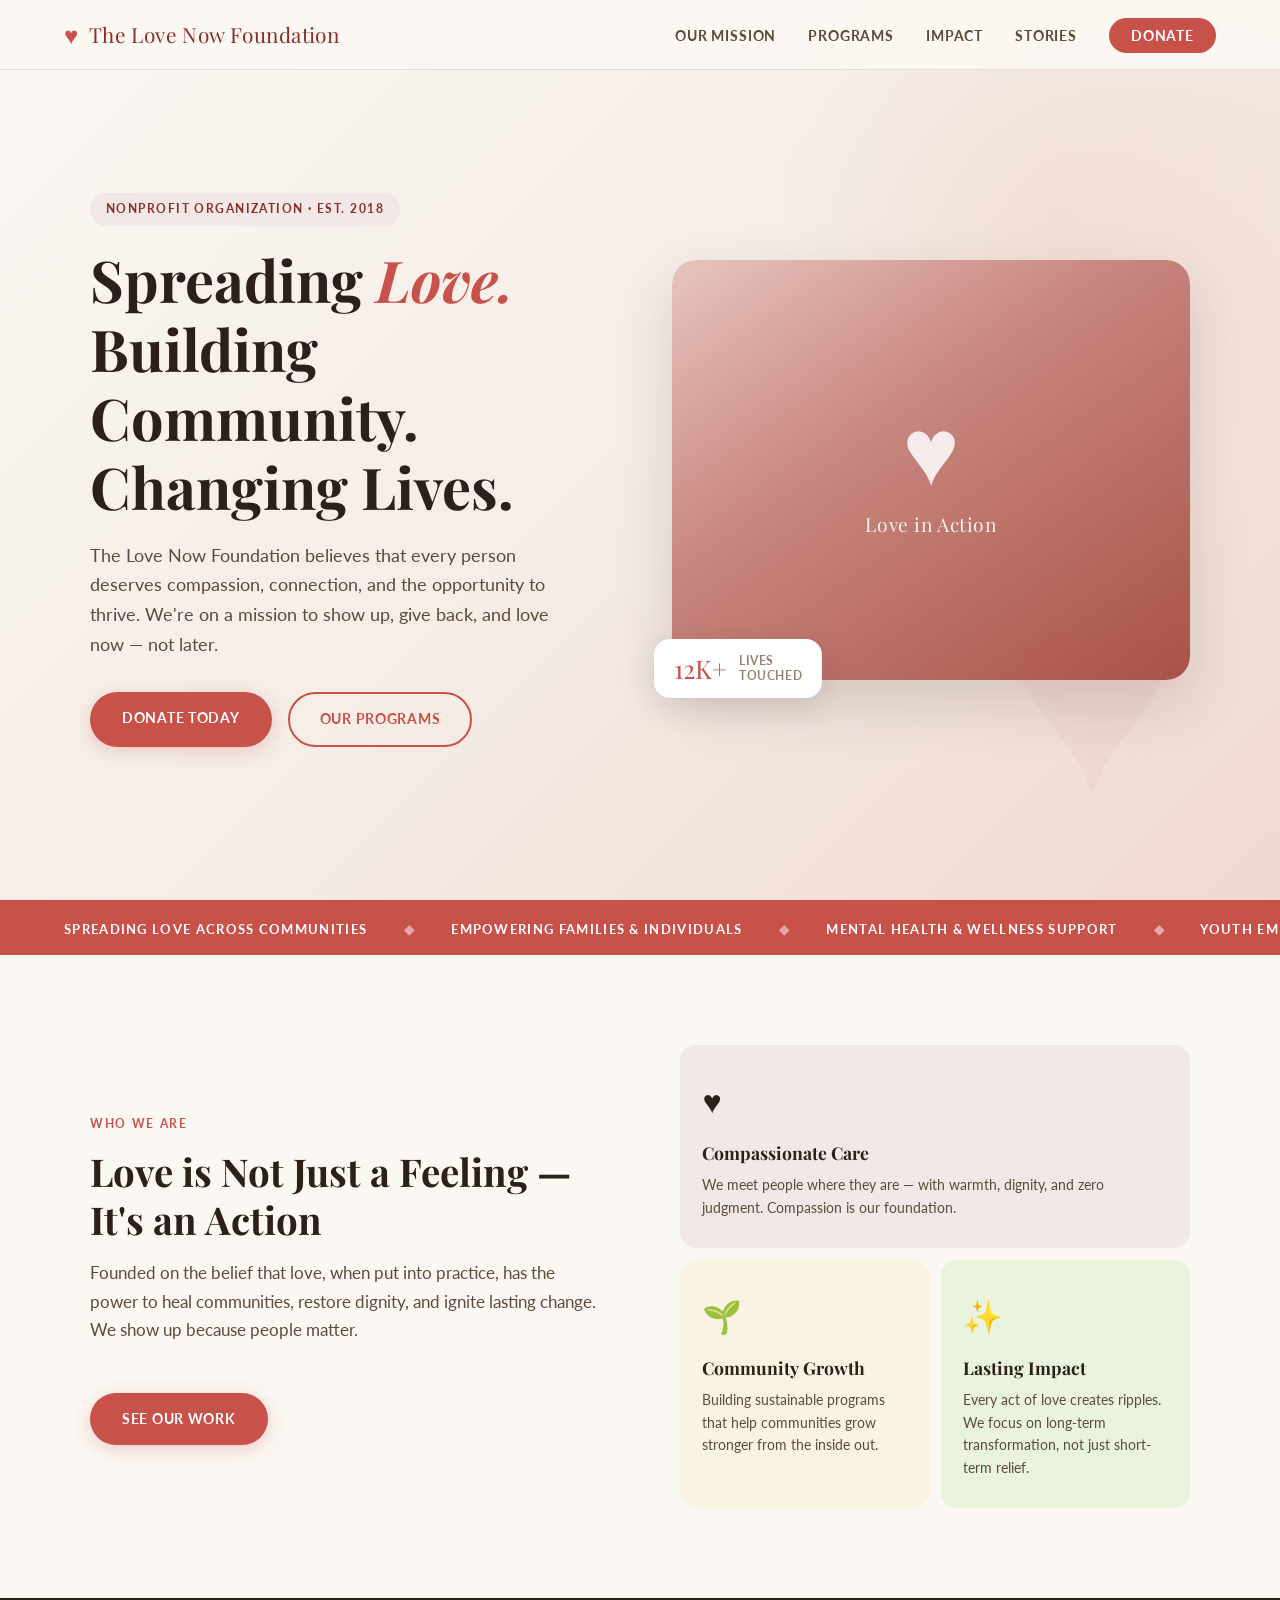
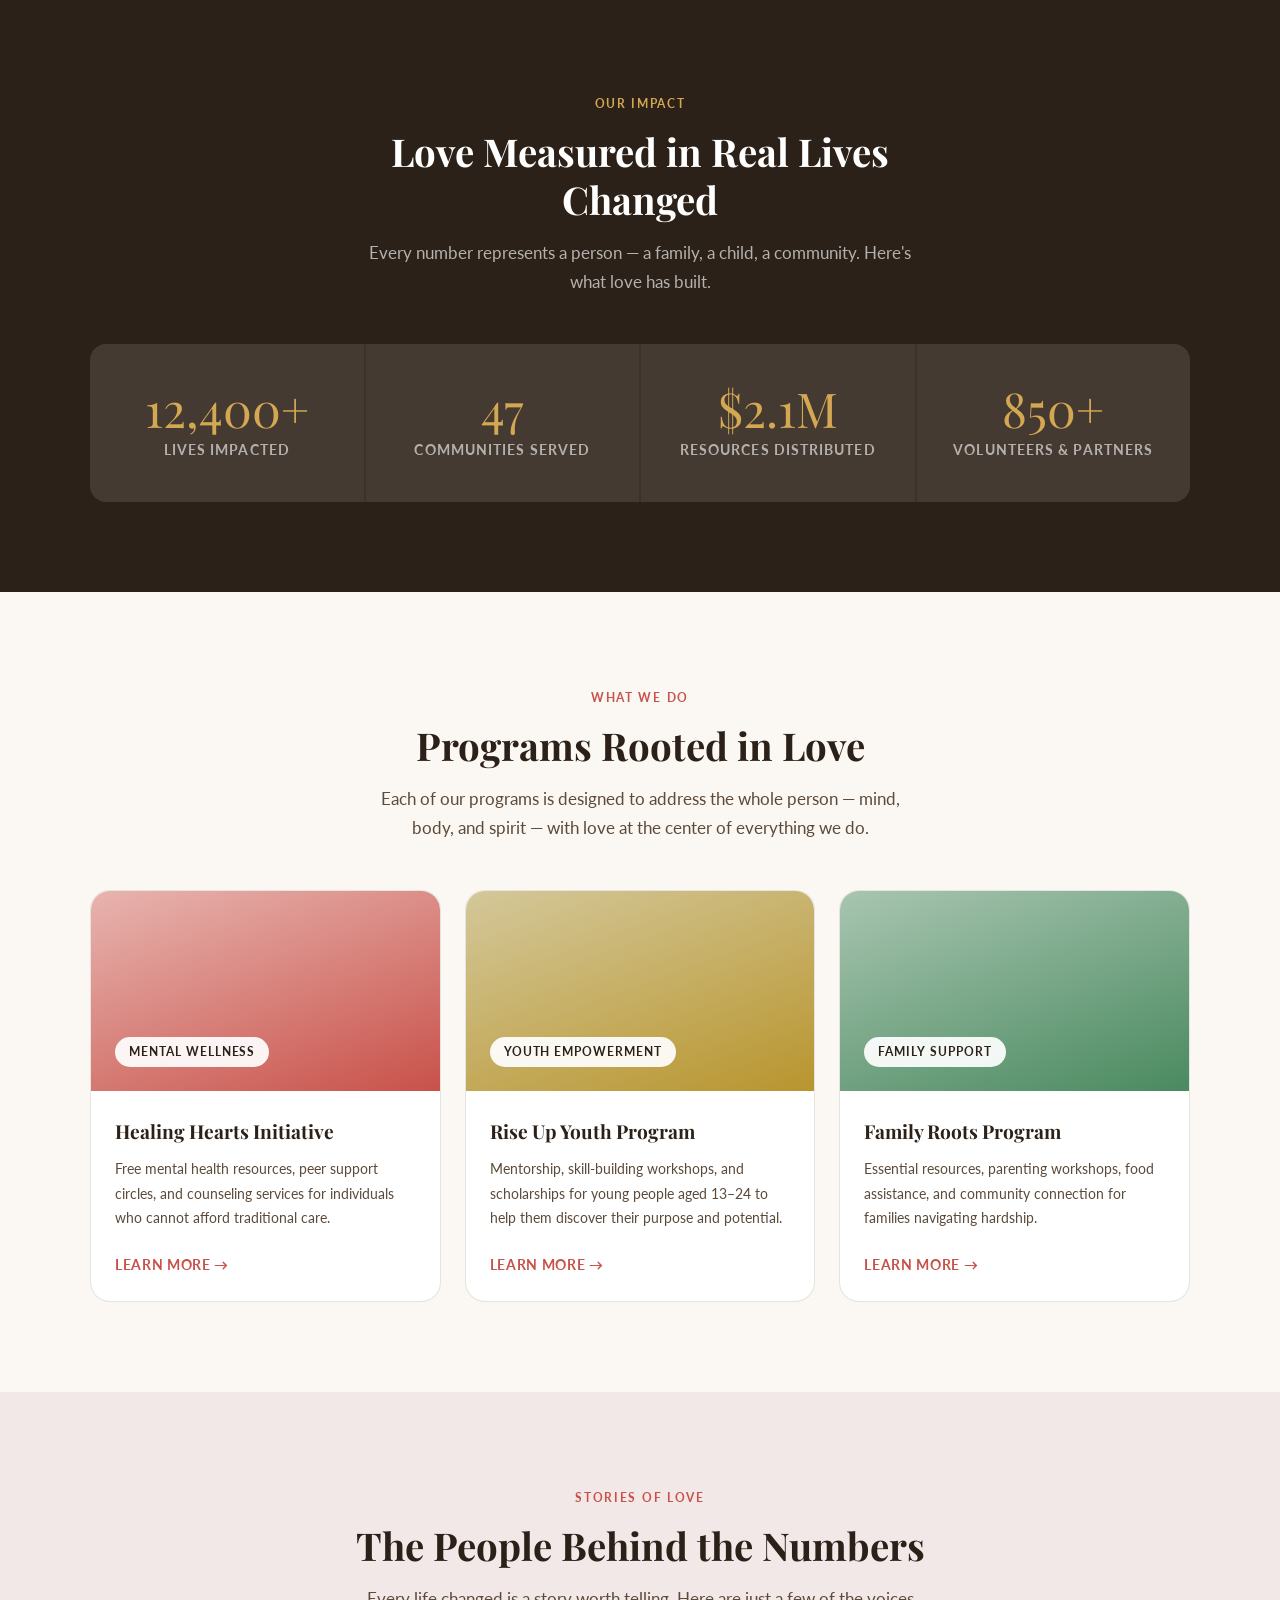
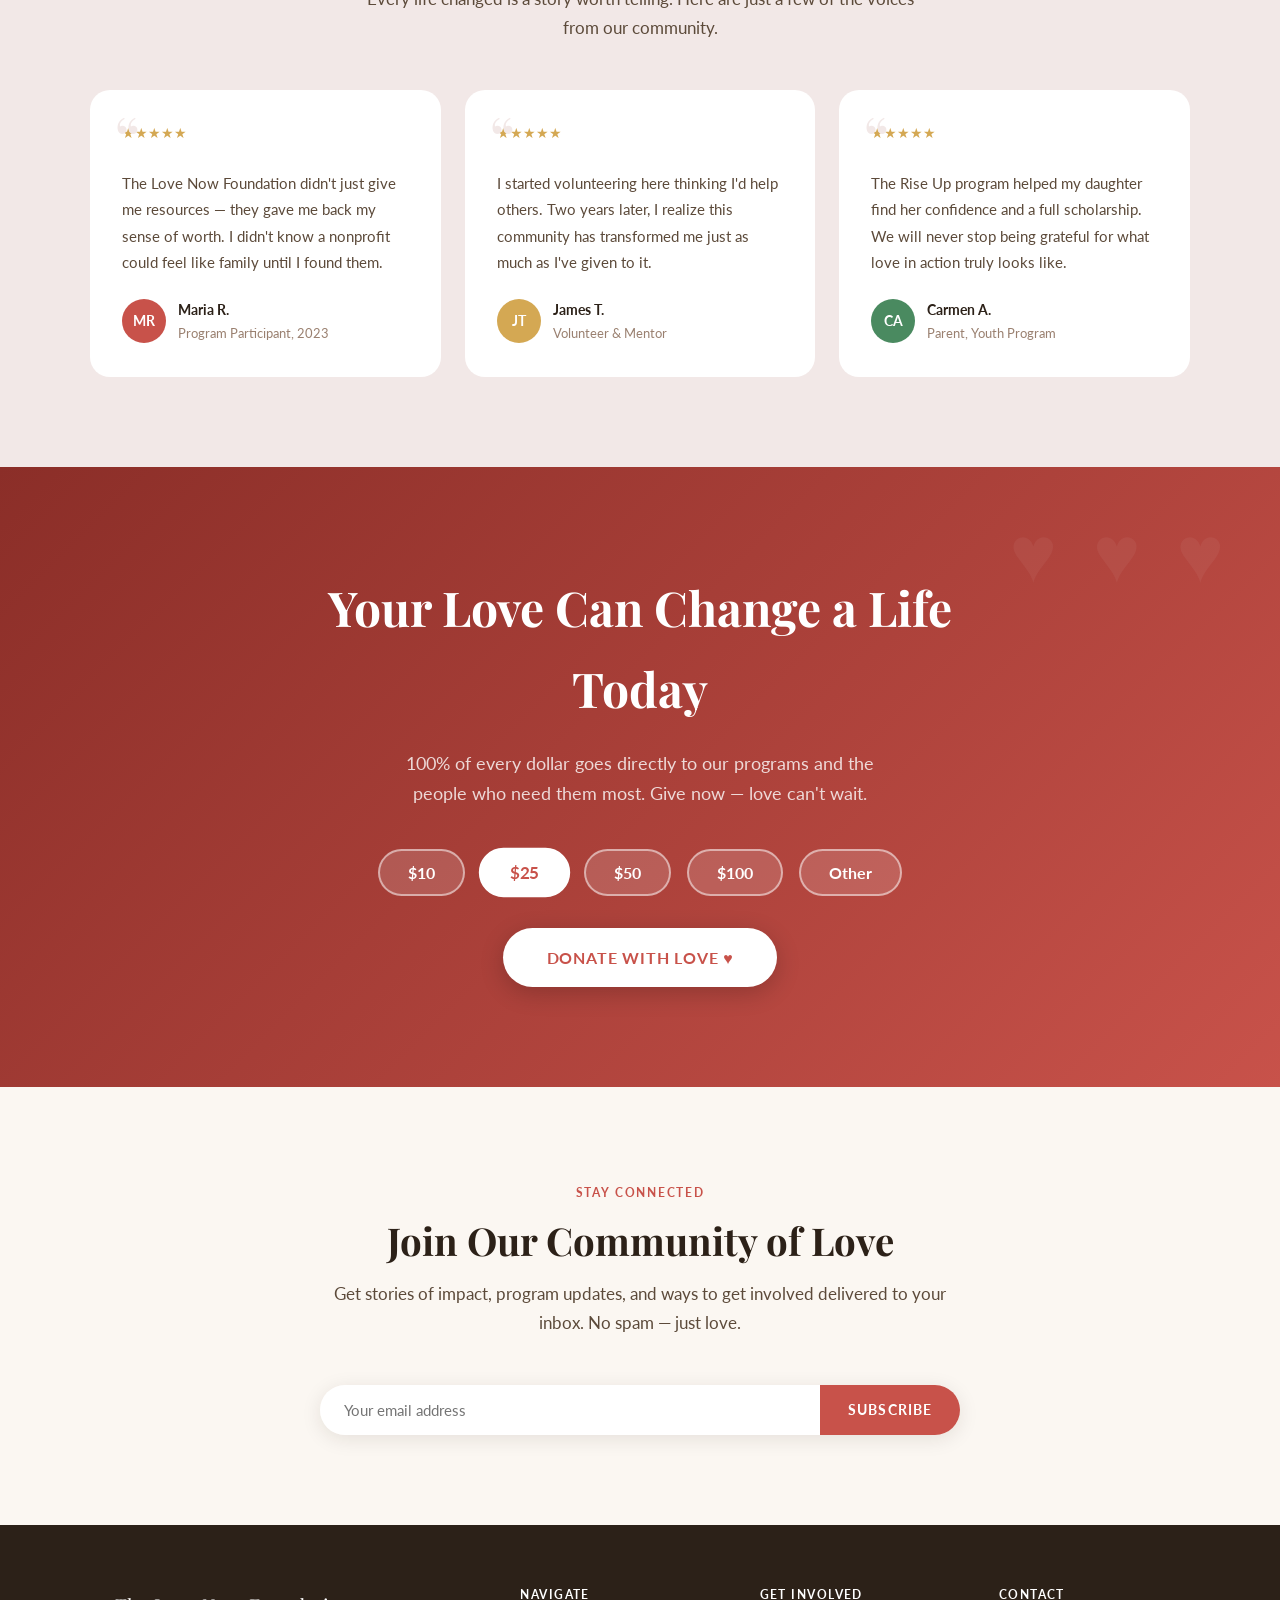
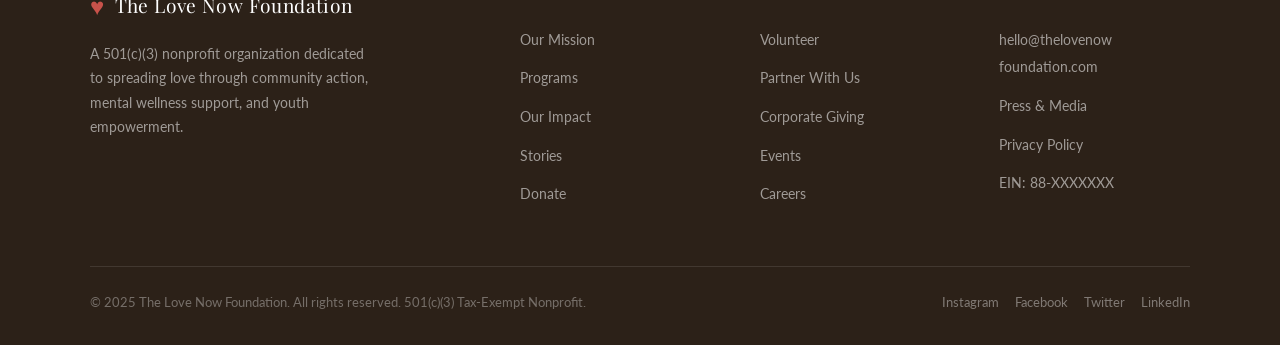
==== index.html @ 3acca14b "index change" ====
<!DOCTYPE html>
<html lang="en">
<head>
<meta charset="UTF-8">
<meta name="viewport" content="width=device-width, initial-scale=1.0">
<title>The Love Now Foundation – Spreading Love, Building Community</title>
<meta name="description" content="The Love Now Foundation empowers communities through love, compassion, and action. Join us in creating lasting change for families and individuals in need.">
<meta name="keywords" content="love now foundation, nonprofit, community, compassion, giving, charity, mental health, youth empowerment">
<meta property="og:title" content="The Love Now Foundation">
<meta property="og:description" content="Spreading Love, Building Community – Join us in making a difference today.">
<meta property="og:type" content="website">
<link rel="preconnect" href="https://fonts.googleapis.com">
<link rel="preconnect" href="https://fonts.gstatic.com" crossorigin>
<link href="https://fonts.googleapis.com/css2?family=Playfair+Display:ital,wght@0,400;0,700;1,400&family=Lato:wght@300;400;700&display=swap" rel="stylesheet">
<style>
  *, *::before, *::after { box-sizing: border-box; margin: 0; padding: 0; }
  :root {
    --rose:       #C8524A;
    --rose-light: #F2E8E7;
    --rose-dark:  #8B2E28;
    --gold:       #D4A853;
    --gold-light: #FAF3E3;
    --cream:      #FBF7F2;
    --text:       #2C2118;
    --text-mid:   #5C4A3A;
    --text-muted: #9A8070;
    --white:      #FFFFFF;
    --border:     rgba(44,33,24,0.12);
  }
  html { scroll-behavior: smooth; }
  body { font-family: 'Lato', sans-serif; background: var(--cream); color: var(--text); font-size: 16px; line-height: 1.7; }

  nav {
    position: fixed; top: 0; left: 0; right: 0; z-index: 100;
    background: rgba(251,247,242,0.96); backdrop-filter: blur(6px);
    border-bottom: 1px solid var(--border);
    padding: 0 5%; display: flex; align-items: center; justify-content: space-between; height: 70px;
  }
  .nav-logo { font-family: 'Playfair Display', serif; font-size: 1.3rem; color: var(--rose-dark); letter-spacing: 0.02em; text-decoration: none; display: flex; align-items: center; gap: 10px; }
  .nav-logo span.heart { color: var(--rose); font-size: 1.5rem; }
  .nav-links { display: flex; gap: 2rem; list-style: none; align-items: center; }
  .nav-links a { text-decoration: none; color: var(--text-mid); font-size: 0.875rem; font-weight: 700; letter-spacing: 0.06em; text-transform: uppercase; transition: color 0.2s; }
  .nav-links a:hover { color: var(--rose); }
  .btn-donate-nav { background: var(--rose); color: var(--white) !important; padding: 9px 22px; border-radius: 30px; transition: background 0.2s, transform 0.15s !important; }
  .btn-donate-nav:hover { background: var(--rose-dark) !important; transform: translateY(-1px); }

  .hero {
    min-height: 100vh; display: flex; align-items: center;
    background: linear-gradient(135deg, #FBF7F2 0%, #F5EDE6 50%, #EFD9D1 100%);
    padding: 100px 5% 60px; position: relative; overflow: hidden;
  }
  .hero::before { content: ''; position: absolute; top: -80px; right: -80px; width: 600px; height: 600px; background: radial-gradient(circle, rgba(200,82,74,0.07) 0%, transparent 70%); border-radius: 50%; pointer-events: none; }
  .hero::after { content: '♥'; position: absolute; bottom: 60px; right: 8%; font-size: 18rem; color: rgba(200,82,74,0.05); font-family: serif; pointer-events: none; line-height: 1; }
  .hero-inner { max-width: 1100px; margin: 0 auto; display: grid; grid-template-columns: 1fr 1fr; gap: 4rem; align-items: center; width: 100%; }
  .hero-tag { display: inline-block; background: var(--rose-light); color: var(--rose-dark); font-size: 0.75rem; font-weight: 700; letter-spacing: 0.12em; text-transform: uppercase; padding: 6px 16px; border-radius: 30px; margin-bottom: 1.2rem; }
  .hero h1 { font-family: 'Playfair Display', serif; font-size: clamp(2.4rem, 4.5vw, 3.6rem); line-height: 1.2; color: var(--text); margin-bottom: 1.2rem; }
  .hero h1 em { font-style: italic; color: var(--rose); }
  .hero p { font-size: 1.1rem; color: var(--text-mid); margin-bottom: 2rem; max-width: 480px; }
  .hero-btns { display: flex; gap: 1rem; flex-wrap: wrap; }
  .btn-primary { display: inline-block; background: var(--rose); color: var(--white); padding: 14px 32px; border-radius: 30px; text-decoration: none; font-weight: 700; font-size: 0.9rem; letter-spacing: 0.05em; text-transform: uppercase; transition: background 0.2s, transform 0.15s, box-shadow 0.2s; box-shadow: 0 4px 18px rgba(200,82,74,0.25); }
  .btn-primary:hover { background: var(--rose-dark); transform: translateY(-2px); box-shadow: 0 6px 24px rgba(200,82,74,0.35); }
  .btn-secondary { display: inline-block; border: 2px solid var(--rose); color: var(--rose); padding: 13px 30px; border-radius: 30px; text-decoration: none; font-weight: 700; font-size: 0.9rem; letter-spacing: 0.05em; text-transform: uppercase; transition: background 0.2s, color 0.2s, transform 0.15s; }
  .btn-secondary:hover { background: var(--rose); color: var(--white); transform: translateY(-2px); }
  .hero-image-wrap { position: relative; animation: floatIn 0.9s ease forwards; opacity: 0; transform: translateY(20px); animation-delay: 0.3s; }
  @keyframes floatIn { to { opacity:1; transform: translateY(0); } }
  .hero-img-card { background: var(--white); border-radius: 24px; overflow: hidden; box-shadow: 0 24px 60px rgba(44,33,24,0.15); }
  .hero-img-placeholder { width: 100%; height: 420px; background: linear-gradient(145deg, #E8C5C0 0%, #C8877F 40%, #A85248 100%); display: flex; flex-direction: column; align-items: center; justify-content: center; gap: 12px; }
  .hero-img-placeholder .big-heart { font-size: 6rem; color: rgba(255,255,255,0.85); line-height: 1; }
  .hero-img-placeholder p { color: rgba(255,255,255,0.9); font-family: 'Playfair Display', serif; font-size: 1.2rem; letter-spacing: 0.03em; margin: 0; max-width: none; }
  .hero-stat-pill { position: absolute; bottom: -18px; left: -18px; background: var(--white); border-radius: 16px; padding: 14px 20px; box-shadow: 0 8px 30px rgba(44,33,24,0.12); display: flex; align-items: center; gap: 12px; }
  .pill-num { font-family: 'Playfair Display', serif; font-size: 1.6rem; color: var(--rose); line-height: 1; }
  .pill-label { font-size: 0.75rem; color: var(--text-muted); line-height: 1.3; font-weight: 700; text-transform: uppercase; letter-spacing: 0.05em; }

  .ticker { background: var(--rose); color: var(--white); padding: 14px 5%; overflow: hidden; white-space: nowrap; }
  .ticker-inner { display: inline-block; animation: ticker 28s linear infinite; font-size: 0.82rem; font-weight: 700; letter-spacing: 0.1em; text-transform: uppercase; }
  @keyframes ticker { from { transform: translateX(0); } to { transform: translateX(-50%); } }
  .ticker-dot { margin: 0 2rem; color: rgba(255,255,255,0.5); }

  section { padding: 90px 5%; }
  .section-tag { display: inline-block; color: var(--rose); font-size: 0.75rem; font-weight: 700; letter-spacing: 0.14em; text-transform: uppercase; margin-bottom: 0.8rem; }
  h2.section-title { font-family: 'Playfair Display', serif; font-size: clamp(1.8rem, 3vw, 2.6rem); line-height: 1.25; color: var(--text); margin-bottom: 1rem; max-width: 600px; }
  .section-lead { font-size: 1.05rem; color: var(--text-mid); max-width: 560px; margin-bottom: 3rem; }
  .centered { text-align: center; }
  .centered h2, .centered .section-lead { margin-left: auto; margin-right: auto; }

  .mission-grid { max-width: 1100px; margin: 0 auto; display: grid; grid-template-columns: 1fr 1fr; gap: 5rem; align-items: center; }
  .mission-visual { display: grid; grid-template-columns: 1fr 1fr; gap: 12px; }
  .mcard { border-radius: 16px; padding: 1.8rem 1.4rem; }
  .mcard:first-child { grid-column: 1/-1; background: var(--rose-light); }
  .mcard:nth-child(2) { background: var(--gold-light); }
  .mcard:nth-child(3) { background: #EAF3DE; }
  .mcard-icon { font-size: 2rem; margin-bottom: 0.6rem; }
  .mcard h3 { font-family: 'Playfair Display', serif; font-size: 1.1rem; margin-bottom: 0.4rem; color: var(--text); }
  .mcard p { font-size: 0.88rem; color: var(--text-mid); line-height: 1.6; }

  .impact { background: var(--text); color: var(--white); }
  .impact-inner { max-width: 1100px; margin: 0 auto; }
  .impact .section-tag { color: var(--gold); }
  .impact h2 { color: var(--white); }
  .impact .section-lead { color: rgba(255,255,255,0.65); }
  .stats-grid { display: grid; grid-template-columns: repeat(4, 1fr); gap: 2px; background: rgba(255,255,255,0.08); border-radius: 16px; overflow: hidden; margin-top: 3rem; }
  .stat-box { padding: 2.5rem 2rem; background: rgba(255,255,255,0.04); text-align: center; transition: background 0.2s; }
  .stat-box:hover { background: rgba(200,82,74,0.15); }
  .stat-num { font-family: 'Playfair Display', serif; font-size: 3rem; color: var(--gold); line-height: 1; margin-bottom: 0.4rem; }
  .stat-label { font-size: 0.85rem; color: rgba(255,255,255,0.6); font-weight: 700; letter-spacing: 0.08em; text-transform: uppercase; }

  .programs-inner { max-width: 1100px; margin: 0 auto; }
  .programs-grid { display: grid; grid-template-columns: repeat(3, 1fr); gap: 1.5rem; margin-top: 3rem; }
  .prog-card { background: var(--white); border-radius: 20px; overflow: hidden; border: 1px solid var(--border); transition: transform 0.25s, box-shadow 0.25s; }
  .prog-card:hover { transform: translateY(-6px); box-shadow: 0 16px 40px rgba(44,33,24,0.1); }
  .prog-header { height: 200px; display: flex; align-items: flex-end; padding: 1.5rem; }
  .prog-header.ph1 { background: linear-gradient(160deg,#E8B4AF,#C8524A); }
  .prog-header.ph2 { background: linear-gradient(160deg,#D4C89A,#B8952E); }
  .prog-header.ph3 { background: linear-gradient(160deg,#A8C5B0,#4A8A60); }
  .prog-header-tag { background: rgba(255,255,255,0.92); color: var(--text); font-size: 0.75rem; font-weight: 700; letter-spacing: 0.08em; text-transform: uppercase; padding: 5px 14px; border-radius: 20px; }
  .prog-body { padding: 1.5rem; }
  .prog-body h3 { font-family: 'Playfair Display', serif; font-size: 1.2rem; margin-bottom: 0.6rem; }
  .prog-body p { font-size: 0.9rem; color: var(--text-mid); line-height: 1.7; margin-bottom: 1.2rem; }
  .prog-link { color: var(--rose); font-size: 0.85rem; font-weight: 700; text-decoration: none; letter-spacing: 0.05em; text-transform: uppercase; }
  .prog-link:hover { text-decoration: underline; }

  .testimonials { background: var(--rose-light); }
  .testimonials-inner { max-width: 1100px; margin: 0 auto; }
  .testimonials-grid { display: grid; grid-template-columns: repeat(3, 1fr); gap: 1.5rem; margin-top: 3rem; }
  .t-card { background: var(--white); border-radius: 20px; padding: 2rem; position: relative; }
  .t-card::before { content: '\201C'; position: absolute; top: 1rem; left: 1.5rem; font-family: 'Playfair Display', serif; font-size: 4rem; color: var(--rose-light); line-height: 1; }
  .t-text { font-size: 0.95rem; color: var(--text-mid); line-height: 1.75; padding-top: 1.2rem; margin-bottom: 1.4rem; }
  .t-author { display: flex; align-items: center; gap: 12px; }
  .t-avatar { width: 44px; height: 44px; border-radius: 50%; display: flex; align-items: center; justify-content: center; font-weight: 700; font-size: 0.9rem; color: var(--white); flex-shrink: 0; }
  .av1 { background: var(--rose); }
  .av2 { background: var(--gold); }
  .av3 { background: #4A8A60; }
  .t-name { font-weight: 700; font-size: 0.9rem; color: var(--text); }
  .t-role { font-size: 0.8rem; color: var(--text-muted); }
  .t-stars { color: var(--gold); font-size: 0.85rem; margin-bottom: 0.3rem; }

  .donate-cta { background: linear-gradient(135deg, var(--rose-dark) 0%, var(--rose) 100%); color: var(--white); text-align: center; padding: 100px 5%; position: relative; overflow: hidden; }
  .donate-cta::before { content: '♥ ♥ ♥'; position: absolute; top: 1rem; right: 3rem; font-size: 5rem; color: rgba(255,255,255,0.05); letter-spacing: 0.5rem; pointer-events: none; }
  .donate-cta h2 { font-family: 'Playfair Display', serif; font-size: clamp(2rem, 4vw, 3rem); margin-bottom: 1.2rem; max-width: 700px; margin-left: auto; margin-right: auto; color: var(--white); }
  .donate-cta p { font-size: 1.1rem; color: rgba(255,255,255,0.8); max-width: 520px; margin: 0 auto 2.5rem; }
  .donate-amounts { display: flex; gap: 1rem; justify-content: center; flex-wrap: wrap; margin-bottom: 2rem; }
  .amount-btn { background: rgba(255,255,255,0.15); border: 2px solid rgba(255,255,255,0.5); color: var(--white); padding: 12px 28px; border-radius: 30px; font-size: 1rem; font-weight: 700; cursor: pointer; transition: background 0.2s, border-color 0.2s, transform 0.15s; font-family: 'Lato', sans-serif; }
  .amount-btn:hover, .amount-btn.active { background: var(--white); color: var(--rose); border-color: var(--white); transform: scale(1.05); }
  .btn-donate-main { display: inline-block; background: var(--white); color: var(--rose); padding: 16px 44px; border-radius: 30px; text-decoration: none; font-weight: 700; font-size: 1rem; letter-spacing: 0.05em; text-transform: uppercase; box-shadow: 0 6px 24px rgba(0,0,0,0.2); transition: transform 0.15s, box-shadow 0.2s; }
  .btn-donate-main:hover { transform: translateY(-3px); box-shadow: 0 10px 32px rgba(0,0,0,0.3); }

  .newsletter { background: var(--cream); }
  .newsletter-inner { max-width: 640px; margin: 0 auto; text-align: center; }
  .nl-form { display: flex; gap: 0; margin-top: 2rem; border-radius: 40px; overflow: hidden; box-shadow: 0 4px 20px rgba(44,33,24,0.1); }
  .nl-form input { flex: 1; padding: 16px 24px; border: none; outline: none; font-family: 'Lato', sans-serif; font-size: 0.95rem; background: var(--white); color: var(--text); }
  .nl-form button { background: var(--rose); color: var(--white); border: none; padding: 16px 28px; font-family: 'Lato', sans-serif; font-size: 0.85rem; font-weight: 700; letter-spacing: 0.08em; text-transform: uppercase; cursor: pointer; transition: background 0.2s; }
  .nl-form button:hover { background: var(--rose-dark); }

  footer { background: var(--text); color: rgba(255,255,255,0.7); padding: 60px 5% 32px; }
  .footer-grid { max-width: 1100px; margin: 0 auto; display: grid; grid-template-columns: 2fr 1fr 1fr 1fr; gap: 3rem; padding-bottom: 3rem; border-bottom: 1px solid rgba(255,255,255,0.1); }
  .footer-brand .nav-logo { color: var(--white); font-size: 1.2rem; margin-bottom: 1rem; display: inline-flex; }
  .footer-brand p { font-size: 0.9rem; line-height: 1.7; color: rgba(255,255,255,0.55); max-width: 280px; }
  .footer-col h4 { font-size: 0.75rem; font-weight: 700; letter-spacing: 0.12em; text-transform: uppercase; color: var(--white); margin-bottom: 1.2rem; }
  .footer-col ul { list-style: none; }
  .footer-col ul li { margin-bottom: 0.7rem; }
  .footer-col ul a { text-decoration: none; color: rgba(255,255,255,0.55); font-size: 0.9rem; transition: color 0.2s; }
  .footer-col ul a:hover { color: var(--gold); }
  .footer-bottom { max-width: 1100px; margin: 0 auto; padding-top: 1.5rem; display: flex; justify-content: space-between; align-items: center; font-size: 0.82rem; color: rgba(255,255,255,0.35); }
  .social-links { display: flex; gap: 1rem; }
  .social-links a { color: rgba(255,255,255,0.4); text-decoration: none; font-size: 0.82rem; transition: color 0.2s; }
  .social-links a:hover { color: var(--gold); }

  .fade-up { opacity: 0; transform: translateY(28px); transition: opacity 0.7s ease, transform 0.7s ease; }
  .fade-up.visible { opacity: 1; transform: translateY(0); }
  .delay-1 { transition-delay: 0.15s; }
  .delay-2 { transition-delay: 0.3s; }
  .delay-3 { transition-delay: 0.45s; }

  @media (max-width: 900px) {
    .hero-inner { grid-template-columns: 1fr; gap: 2rem; }
    .hero-image-wrap { display: none; }
    .mission-grid { grid-template-columns: 1fr; gap: 2rem; }
    .stats-grid { grid-template-columns: repeat(2,1fr); }
    .programs-grid { grid-template-columns: 1fr; }
    .testimonials-grid { grid-template-columns: 1fr; }
    .footer-grid { grid-template-columns: 1fr 1fr; }
    .nav-links { display: none; }
  }
</style>
</head>
<body>

<nav role="navigation" aria-label="Main navigation">
  <a class="nav-logo" href="#home">
    <span class="heart" aria-hidden="true">♥</span>
    The Love Now Foundation
  </a>
  <ul class="nav-links">
    <li><a href="#mission">Our Mission</a></li>
    <li><a href="#programs">Programs</a></li>
    <li><a href="#impact">Impact</a></li>
    <li><a href="#stories">Stories</a></li>
    <li><a href="#donate" class="btn-donate-nav">Donate</a></li>
  </ul>
</nav>

<section id="home" class="hero" aria-label="Hero">
  <div class="hero-inner">
    <div class="hero-content">
      <span class="hero-tag">Nonprofit Organization · Est. 2018</span>
      <h1>Spreading <em>Love.</em><br>Building Community.<br>Changing Lives.</h1>
      <p>The Love Now Foundation believes that every person deserves compassion, connection, and the opportunity to thrive. We're on a mission to show up, give back, and love now — not later.</p>
      <div class="hero-btns">
        <a href="#donate" class="btn-primary">Donate Today</a>
        <a href="#programs" class="btn-secondary">Our Programs</a>
      </div>
    </div>
    <div class="hero-image-wrap" aria-hidden="true">
      <div class="hero-img-card">
        <div class="hero-img-placeholder">
          <div class="big-heart">♥</div>
          <p>Love in Action</p>
        </div>
      </div>
      <div class="hero-stat-pill">
        <div class="pill-num">12K+</div>
        <div class="pill-label">Lives<br>Touched</div>
      </div>
    </div>
  </div>
</section>

<div class="ticker" aria-hidden="true">
  <span class="ticker-inner">
    Spreading Love Across Communities <span class="ticker-dot">◆</span> Empowering Families &amp; Individuals <span class="ticker-dot">◆</span> Mental Health &amp; Wellness Support <span class="ticker-dot">◆</span> Youth Empowerment Programs <span class="ticker-dot">◆</span> Community Outreach Every Day <span class="ticker-dot">◆</span> Love Is Always the Answer <span class="ticker-dot">◆</span> Spreading Love Across Communities <span class="ticker-dot">◆</span> Empowering Families &amp; Individuals <span class="ticker-dot">◆</span> Mental Health &amp; Wellness Support <span class="ticker-dot">◆</span> Youth Empowerment Programs <span class="ticker-dot">◆</span> Community Outreach Every Day <span class="ticker-dot">◆</span> Love Is Always the Answer <span class="ticker-dot">◆</span>
  </span>
</div>

<section id="mission" aria-labelledby="mission-heading">
  <div class="mission-grid">
    <div class="fade-up">
      <span class="section-tag">Who We Are</span>
      <h2 class="section-title" id="mission-heading">Love is Not Just a Feeling — It's an Action</h2>
      <p class="section-lead">Founded on the belief that love, when put into practice, has the power to heal communities, restore dignity, and ignite lasting change. We show up because people matter.</p>
      <a href="#programs" class="btn-primary">See Our Work</a>
    </div>
    <div class="mission-visual">
      <div class="mcard fade-up delay-1">
        <div class="mcard-icon">♥</div>
        <h3>Compassionate Care</h3>
        <p>We meet people where they are — with warmth, dignity, and zero judgment. Compassion is our foundation.</p>
      </div>
      <div class="mcard fade-up delay-2">
        <div class="mcard-icon">🌱</div>
        <h3>Community Growth</h3>
        <p>Building sustainable programs that help communities grow stronger from the inside out.</p>
      </div>
      <div class="mcard fade-up delay-3">
        <div class="mcard-icon">✨</div>
        <h3>Lasting Impact</h3>
        <p>Every act of love creates ripples. We focus on long-term transformation, not just short-term relief.</p>
      </div>
    </div>
  </div>
</section>

<section id="impact" class="impact" aria-labelledby="impact-heading">
  <div class="impact-inner">
    <div class="centered fade-up">
      <span class="section-tag">Our Impact</span>
      <h2 class="section-title" id="impact-heading" style="color:white; margin-left:auto; margin-right:auto;">Love Measured in Real Lives Changed</h2>
      <p class="section-lead">Every number represents a person — a family, a child, a community. Here's what love has built.</p>
    </div>
    <div class="stats-grid fade-up">
      <div class="stat-box"><div class="stat-num">12,400+</div><div class="stat-label">Lives Impacted</div></div>
      <div class="stat-box"><div class="stat-num">47</div><div class="stat-label">Communities Served</div></div>
      <div class="stat-box"><div class="stat-num">$2.1M</div><div class="stat-label">Resources Distributed</div></div>
      <div class="stat-box"><div class="stat-num">850+</div><div class="stat-label">Volunteers &amp; Partners</div></div>
    </div>
  </div>
</section>

<section id="programs" aria-labelledby="programs-heading">
  <div class="programs-inner">
    <div class="centered fade-up">
      <span class="section-tag">What We Do</span>
      <h2 class="section-title" id="programs-heading">Programs Rooted in Love</h2>
      <p class="section-lead">Each of our programs is designed to address the whole person — mind, body, and spirit — with love at the center of everything we do.</p>
    </div>
    <div class="programs-grid">
      <article class="prog-card fade-up delay-1">
        <div class="prog-header ph1"><span class="prog-header-tag">Mental Wellness</span></div>
        <div class="prog-body">
          <h3>Healing Hearts Initiative</h3>
          <p>Free mental health resources, peer support circles, and counseling services for individuals who cannot afford traditional care.</p>
          <a href="#" class="prog-link">Learn More →</a>
        </div>
      </article>
      <article class="prog-card fade-up delay-2">
        <div class="prog-header ph2"><span class="prog-header-tag">Youth Empowerment</span></div>
        <div class="prog-body">
          <h3>Rise Up Youth Program</h3>
          <p>Mentorship, skill-building workshops, and scholarships for young people aged 13–24 to help them discover their purpose and potential.</p>
          <a href="#" class="prog-link">Learn More →</a>
        </div>
      </article>
      <article class="prog-card fade-up delay-3">
        <div class="prog-header ph3"><span class="prog-header-tag">Family Support</span></div>
        <div class="prog-body">
          <h3>Family Roots Program</h3>
          <p>Essential resources, parenting workshops, food assistance, and community connection for families navigating hardship.</p>
          <a href="#" class="prog-link">Learn More →</a>
        </div>
      </article>
    </div>
  </div>
</section>

<section id="stories" class="testimonials" aria-labelledby="stories-heading">
  <div class="testimonials-inner">
    <div class="centered fade-up">
      <span class="section-tag">Stories of Love</span>
      <h2 class="section-title" id="stories-heading">The People Behind the Numbers</h2>
      <p class="section-lead">Every life changed is a story worth telling. Here are just a few of the voices from our community.</p>
    </div>
    <div class="testimonials-grid">
      <blockquote class="t-card fade-up delay-1">
        <div class="t-stars">★★★★★</div>
        <p class="t-text">The Love Now Foundation didn't just give me resources — they gave me back my sense of worth. I didn't know a nonprofit could feel like family until I found them.</p>
        <div class="t-author">
          <div class="t-avatar av1">MR</div>
          <div><div class="t-name">Maria R.</div><div class="t-role">Program Participant, 2023</div></div>
        </div>
      </blockquote>
      <blockquote class="t-card fade-up delay-2">
        <div class="t-stars">★★★★★</div>
        <p class="t-text">I started volunteering here thinking I'd help others. Two years later, I realize this community has transformed me just as much as I've given to it.</p>
        <div class="t-author">
          <div class="t-avatar av2">JT</div>
          <div><div class="t-name">James T.</div><div class="t-role">Volunteer &amp; Mentor</div></div>
        </div>
      </blockquote>
      <blockquote class="t-card fade-up delay-3">
        <div class="t-stars">★★★★★</div>
        <p class="t-text">The Rise Up program helped my daughter find her confidence and a full scholarship. We will never stop being grateful for what love in action truly looks like.</p>
        <div class="t-author">
          <div class="t-avatar av3">CA</div>
          <div><div class="t-name">Carmen A.</div><div class="t-role">Parent, Youth Program</div></div>
        </div>
      </blockquote>
    </div>
  </div>
</section>

<section id="donate" class="donate-cta" aria-labelledby="donate-heading">
  <h2 id="donate-heading">Your Love Can Change a Life Today</h2>
  <p>100% of every dollar goes directly to our programs and the people who need them most. Give now — love can't wait.</p>
  <div class="donate-amounts" role="group" aria-label="Select a donation amount">
    <button class="amount-btn" onclick="setAmount(this)">$10</button>
    <button class="amount-btn active" onclick="setAmount(this)">$25</button>
    <button class="amount-btn" onclick="setAmount(this)">$50</button>
    <button class="amount-btn" onclick="setAmount(this)">$100</button>
    <button class="amount-btn" onclick="setAmount(this)">Other</button>
  </div>
  <a href="#" class="btn-donate-main">Donate with Love ♥</a>
</section>

<section class="newsletter" aria-labelledby="nl-heading">
  <div class="newsletter-inner fade-up">
    <span class="section-tag">Stay Connected</span>
    <h2 class="section-title" id="nl-heading" style="max-width:100%">Join Our Community of Love</h2>
    <p class="section-lead" style="max-width:100%">Get stories of impact, program updates, and ways to get involved delivered to your inbox. No spam — just love.</p>
    <form class="nl-form" onsubmit="handleNL(event)" aria-label="Newsletter signup">
      <input type="email" placeholder="Your email address" required aria-label="Email address">
      <button type="submit">Subscribe</button>
    </form>
  </div>
</section>

<footer role="contentinfo">
  <div class="footer-grid">
    <div class="footer-brand">
      <a class="nav-logo" href="#home"><span class="heart" aria-hidden="true">♥</span> The Love Now Foundation</a>
      <p>A 501(c)(3) nonprofit organization dedicated to spreading love through community action, mental wellness support, and youth empowerment.</p>
    </div>
    <div class="footer-col">
      <h4>Navigate</h4>
      <ul>
        <li><a href="#mission">Our Mission</a></li>
        <li><a href="#programs">Programs</a></li>
        <li><a href="#impact">Our Impact</a></li>
        <li><a href="#stories">Stories</a></li>
        <li><a href="#donate">Donate</a></li>
      </ul>
    </div>
    <div class="footer-col">
      <h4>Get Involved</h4>
      <ul>
        <li><a href="#">Volunteer</a></li>
        <li><a href="#">Partner With Us</a></li>
        <li><a href="#">Corporate Giving</a></li>
        <li><a href="#">Events</a></li>
        <li><a href="#">Careers</a></li>
      </ul>
    </div>
    <div class="footer-col">
      <h4>Contact</h4>
      <ul>
        <li><a href="mailto:hello@thelovenowfoundation.com">hello@thelovenow<br>foundation.com</a></li>
        <li><a href="#">Press &amp; Media</a></li>
        <li><a href="#">Privacy Policy</a></li>
        <li><a href="#">EIN: 88-XXXXXXX</a></li>
      </ul>
    </div>
  </div>
  <div class="footer-bottom">
    <span>© 2025 The Love Now Foundation. All rights reserved. 501(c)(3) Tax-Exempt Nonprofit.</span>
    <div class="social-links" aria-label="Social media">
      <a href="#">Instagram</a>
      <a href="#">Facebook</a>
      <a href="#">Twitter</a>
      <a href="#">LinkedIn</a>
    </div>
  </div>
</footer>

<script>
  function setAmount(el) {
    document.querySelectorAll('.amount-btn').forEach(b => b.classList.remove('active'));
    el.classList.add('active');
  }
  function handleNL(e) {
    e.preventDefault();
    const btn = e.target.querySelector('button');
    btn.textContent = "You're In! ♥";
    btn.style.background = '#3B6D11';
    setTimeout(() => { btn.textContent = 'Subscribe'; btn.style.background = ''; }, 3000);
  }
  const observer = new IntersectionObserver((entries) => {
    entries.forEach(e => { if (e.isIntersecting) { e.target.classList.add('visible'); observer.unobserve(e.target); } });
  }, { threshold: 0.12 });
  document.querySelectorAll('.fade-up').forEach(el => observer.observe(el));
</script>
</body>
</html>
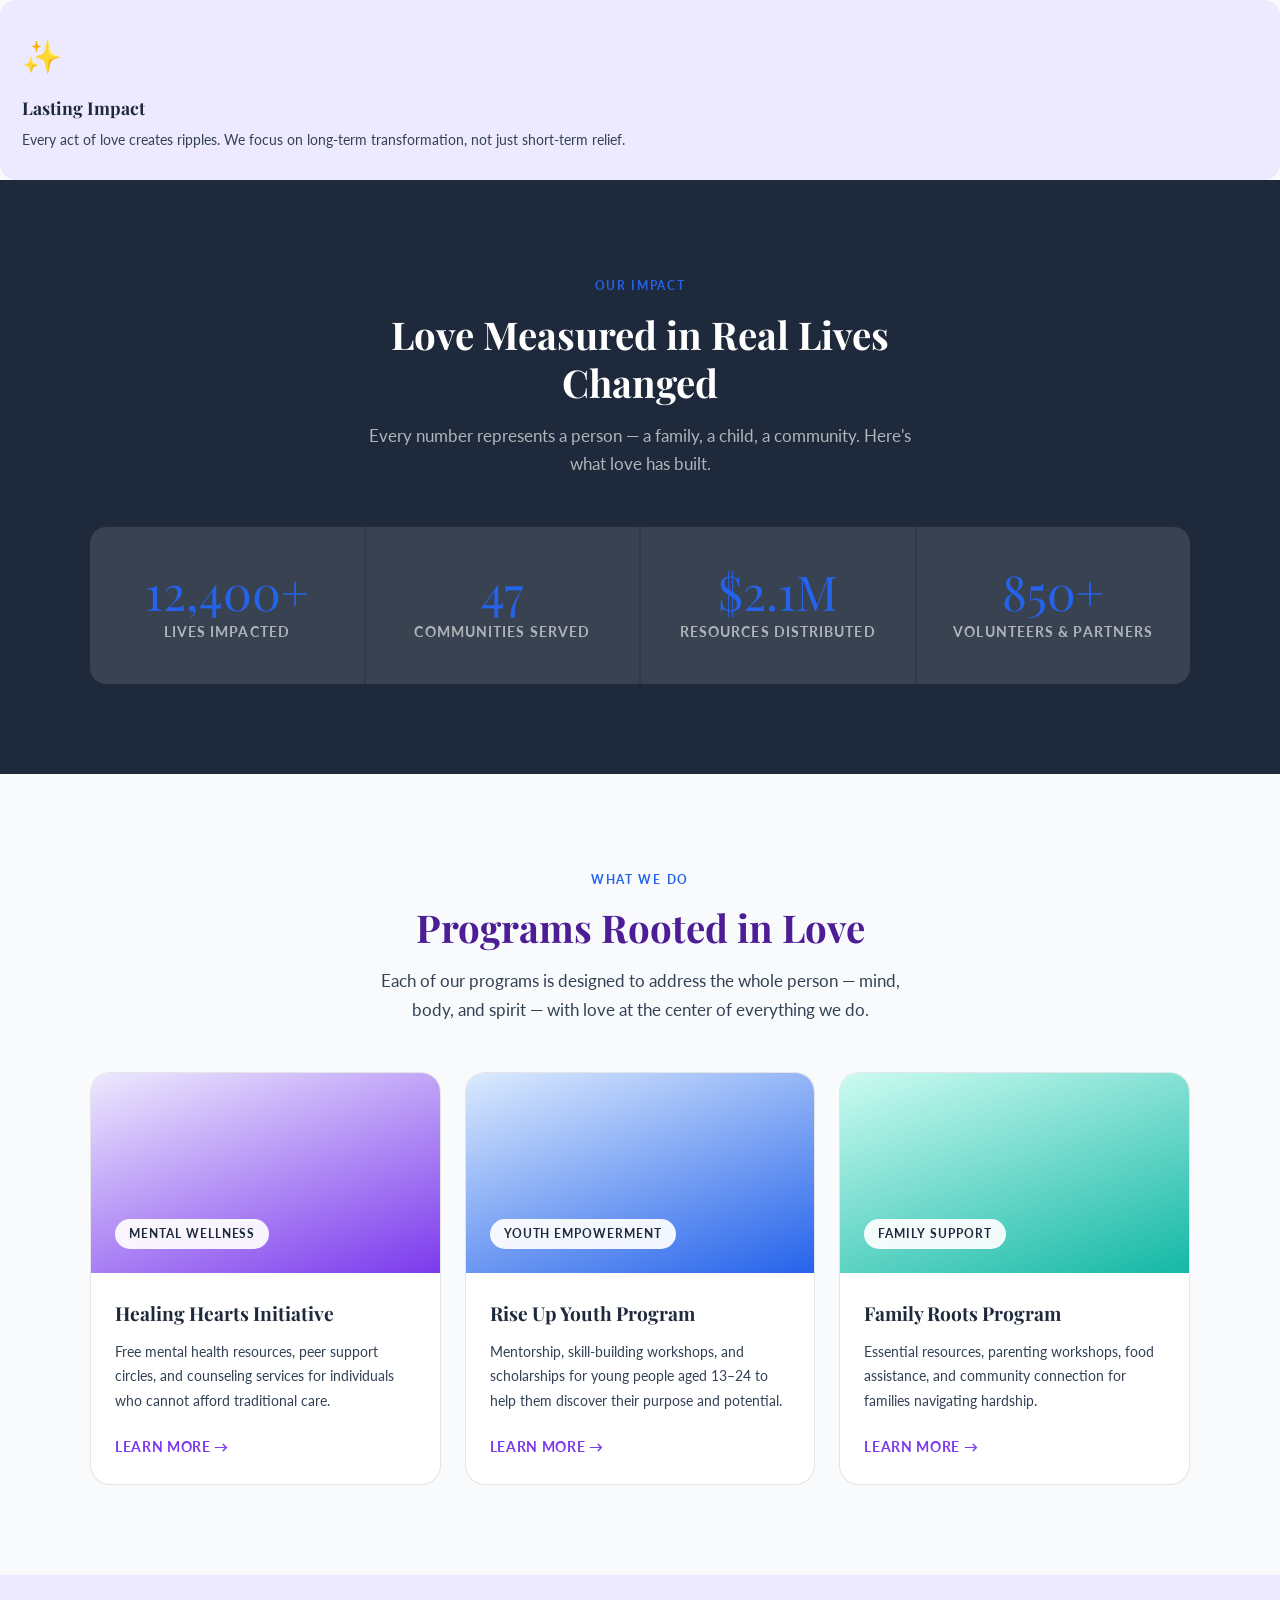
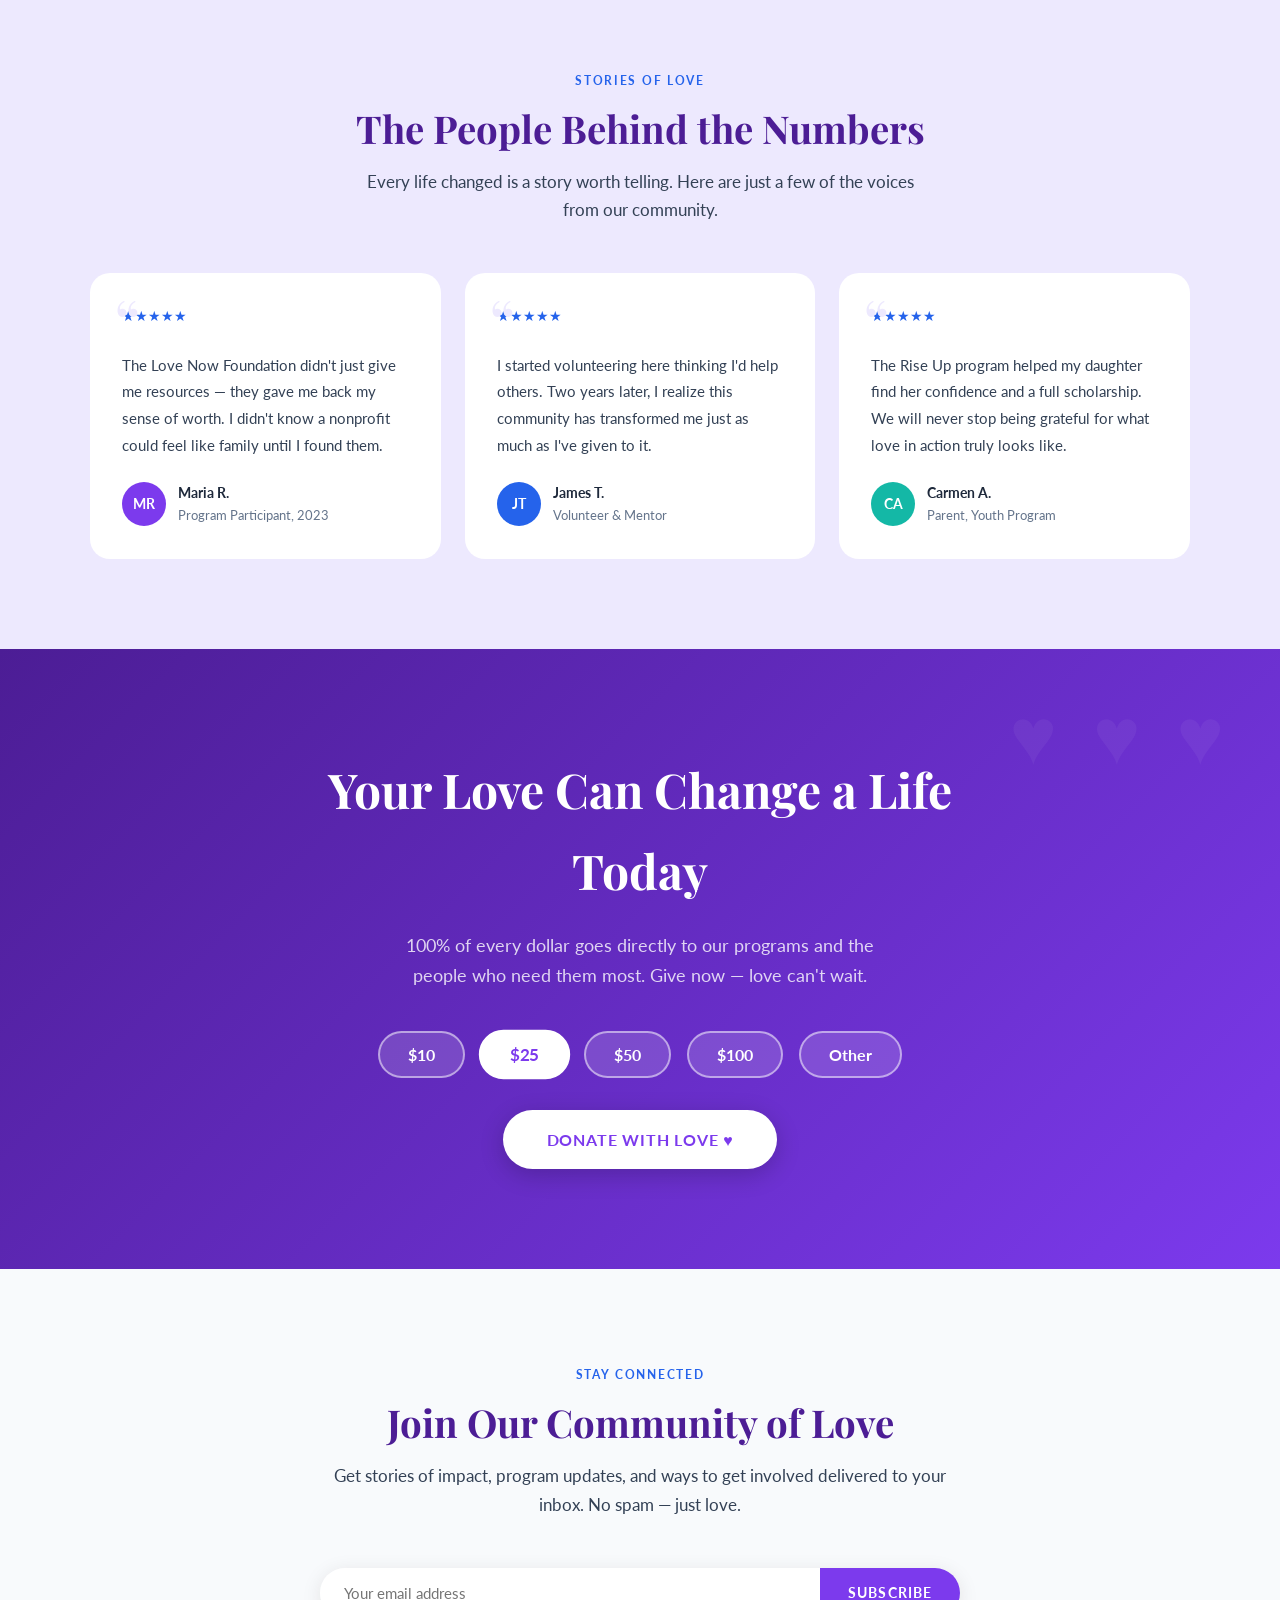
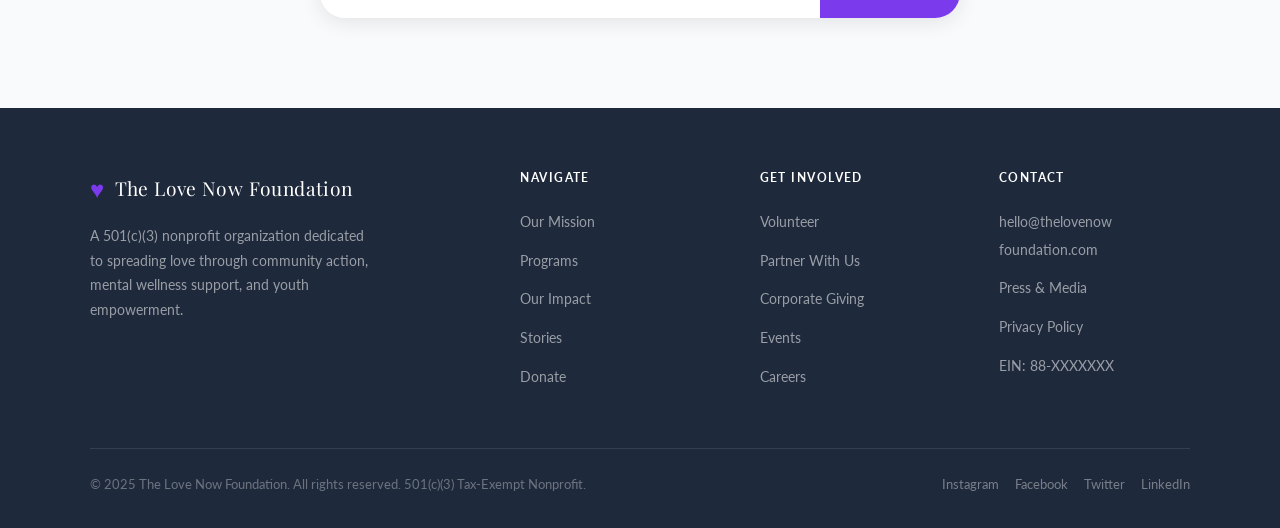
==== commit fb8800a7: "style upgrade" ====
--- a/index.html
+++ b/index.html
@@ -15,240 +15,74 @@
 <style>
   *, *::before, *::after { box-sizing: border-box; margin: 0; padding: 0; }
   :root {
-    --rose:       #C8524A;
-    --rose-light: #F2E8E7;
-    --rose-dark:  #8B2E28;
-    --gold:       #D4A853;
-    --gold-light: #FAF3E3;
-    --cream:      #FBF7F2;
-    --text:       #2C2118;
-    --text-mid:   #5C4A3A;
-    --text-muted: #9A8070;
+    --purple:      #7C3AED;
+    --purple-light:#EDE9FE;
+    --purple-dark: #4C1D95;
+    --blue:        #2563EB;
+    --blue-light:  #DBEAFE;
+    --blue-dark:   #1E3A8A;
+    --turquoise:   #14B8A6;
+    --turquoise-light: #CCFBF1;
+    --turquoise-dark:  #0F766E;
+    --cream:      #F8FAFC;
+    --text:       #1E293B;
+    --text-mid:   #334155;
+    --text-muted: #64748B;
     --white:      #FFFFFF;
-    --border:     rgba(44,33,24,0.12);
+    --border:     rgba(30,41,59,0.12);
   }
   html { scroll-behavior: smooth; }
   body { font-family: 'Lato', sans-serif; background: var(--cream); color: var(--text); font-size: 16px; line-height: 1.7; }
 
   nav {
     position: fixed; top: 0; left: 0; right: 0; z-index: 100;
-    background: rgba(251,247,242,0.96); backdrop-filter: blur(6px);
+    background: rgba(237,233,254,0.96); /* purple-light */
+    backdrop-filter: blur(6px);
     border-bottom: 1px solid var(--border);
     padding: 0 5%; display: flex; align-items: center; justify-content: space-between; height: 70px;
   }
-  .nav-logo { font-family: 'Playfair Display', serif; font-size: 1.3rem; color: var(--rose-dark); letter-spacing: 0.02em; text-decoration: none; display: flex; align-items: center; gap: 10px; }
-  .nav-logo span.heart { color: var(--rose); font-size: 1.5rem; }
+  .nav-logo { font-family: 'Playfair Display', serif; font-size: 1.3rem; color: var(--purple-dark); letter-spacing: 0.02em; text-decoration: none; display: flex; align-items: center; gap: 10px; }
+  .nav-logo span.heart { color: var(--purple); font-size: 1.5rem; }
   .nav-links { display: flex; gap: 2rem; list-style: none; align-items: center; }
   .nav-links a { text-decoration: none; color: var(--text-mid); font-size: 0.875rem; font-weight: 700; letter-spacing: 0.06em; text-transform: uppercase; transition: color 0.2s; }
-  .nav-links a:hover { color: var(--rose); }
-  .btn-donate-nav { background: var(--rose); color: var(--white) !important; padding: 9px 22px; border-radius: 30px; transition: background 0.2s, transform 0.15s !important; }
-  .btn-donate-nav:hover { background: var(--rose-dark) !important; transform: translateY(-1px); }
+  .nav-links a:hover { color: var(--blue); }
+  .btn-donate-nav { background: var(--blue); color: var(--white) !important; padding: 9px 22px; border-radius: 30px; transition: background 0.2s, transform 0.15s !important; }
+  .btn-donate-nav:hover { background: var(--blue-dark) !important; transform: translateY(-1px); }
 
   .hero {
     min-height: 100vh; display: flex; align-items: center;
-    background: linear-gradient(135deg, #FBF7F2 0%, #F5EDE6 50%, #EFD9D1 100%);
+    background: linear-gradient(135deg, var(--purple-light) 0%, var(--blue-light) 50%, var(--turquoise-light) 100%);
     padding: 100px 5% 60px; position: relative; overflow: hidden;
   }
-  .hero::before { content: ''; position: absolute; top: -80px; right: -80px; width: 600px; height: 600px; background: radial-gradient(circle, rgba(200,82,74,0.07) 0%, transparent 70%); border-radius: 50%; pointer-events: none; }
-  .hero::after { content: '♥'; position: absolute; bottom: 60px; right: 8%; font-size: 18rem; color: rgba(200,82,74,0.05); font-family: serif; pointer-events: none; line-height: 1; }
+  .hero::before { content: ''; position: absolute; top: -80px; right: -80px; width: 600px; height: 600px; background: radial-gradient(circle, rgba(124,58,237,0.07) 0%, transparent 70%); border-radius: 50%; pointer-events: none; }
+  .hero::after { content: '♥'; position: absolute; bottom: 60px; right: 8%; font-size: 18rem; color: rgba(20,184,166,0.07); font-family: serif; pointer-events: none; line-height: 1; }
   .hero-inner { max-width: 1100px; margin: 0 auto; display: grid; grid-template-columns: 1fr 1fr; gap: 4rem; align-items: center; width: 100%; }
-  .hero-tag { display: inline-block; background: var(--rose-light); color: var(--rose-dark); font-size: 0.75rem; font-weight: 700; letter-spacing: 0.12em; text-transform: uppercase; padding: 6px 16px; border-radius: 30px; margin-bottom: 1.2rem; }
+  .hero-tag { display: inline-block; background: var(--blue-light); color: var(--blue-dark); font-size: 0.75rem; font-weight: 700; letter-spacing: 0.12em; text-transform: uppercase; padding: 6px 16px; border-radius: 30px; margin-bottom: 1.2rem; }
   .hero h1 { font-family: 'Playfair Display', serif; font-size: clamp(2.4rem, 4.5vw, 3.6rem); line-height: 1.2; color: var(--text); margin-bottom: 1.2rem; }
-  .hero h1 em { font-style: italic; color: var(--rose); }
+  .hero h1 em { font-style: italic; color: var(--purple); }
   .hero p { font-size: 1.1rem; color: var(--text-mid); margin-bottom: 2rem; max-width: 480px; }
   .hero-btns { display: flex; gap: 1rem; flex-wrap: wrap; }
-  .btn-primary { display: inline-block; background: var(--rose); color: var(--white); padding: 14px 32px; border-radius: 30px; text-decoration: none; font-weight: 700; font-size: 0.9rem; letter-spacing: 0.05em; text-transform: uppercase; transition: background 0.2s, transform 0.15s, box-shadow 0.2s; box-shadow: 0 4px 18px rgba(200,82,74,0.25); }
-  .btn-primary:hover { background: var(--rose-dark); transform: translateY(-2px); box-shadow: 0 6px 24px rgba(200,82,74,0.35); }
-  .btn-secondary { display: inline-block; border: 2px solid var(--rose); color: var(--rose); padding: 13px 30px; border-radius: 30px; text-decoration: none; font-weight: 700; font-size: 0.9rem; letter-spacing: 0.05em; text-transform: uppercase; transition: background 0.2s, color 0.2s, transform 0.15s; }
-  .btn-secondary:hover { background: var(--rose); color: var(--white); transform: translateY(-2px); }
+  .btn-primary { display: inline-block; background: var(--purple); color: var(--white); padding: 14px 32px; border-radius: 30px; text-decoration: none; font-weight: 700; font-size: 0.9rem; letter-spacing: 0.05em; text-transform: uppercase; transition: background 0.2s, transform 0.15s, box-shadow 0.2s; box-shadow: 0 4px 18px rgba(124,58,237,0.18); }
+  .btn-primary:hover { background: var(--blue); transform: translateY(-2px); box-shadow: 0 6px 24px rgba(37,99,235,0.22); }
+  .btn-secondary { display: inline-block; border: 2px solid var(--turquoise); color: var(--turquoise); padding: 13px 30px; border-radius: 30px; text-decoration: none; font-weight: 700; font-size: 0.9rem; letter-spacing: 0.05em; text-transform: uppercase; transition: background 0.2s, color 0.2s, transform 0.15s; }
+  .btn-secondary:hover { background: var(--turquoise); color: var(--white); transform: translateY(-2px); }
   .hero-image-wrap { position: relative; animation: floatIn 0.9s ease forwards; opacity: 0; transform: translateY(20px); animation-delay: 0.3s; }
   @keyframes floatIn { to { opacity:1; transform: translateY(0); } }
   .hero-img-card { background: var(--white); border-radius: 24px; overflow: hidden; box-shadow: 0 24px 60px rgba(44,33,24,0.15); }
-  .hero-img-placeholder { width: 100%; height: 420px; background: linear-gradient(145deg, #E8C5C0 0%, #C8877F 40%, #A85248 100%); display: flex; flex-direction: column; align-items: center; justify-content: center; gap: 12px; }
-  .hero-img-placeholder .big-heart { font-size: 6rem; color: rgba(255,255,255,0.85); line-height: 1; }
+  .hero-img-placeholder { width: 100%; height: 420px; background: linear-gradient(145deg, var(--purple) 0%, var(--blue) 40%, var(--turquoise) 100%); display: flex; flex-direction: column; align-items: center; justify-content: center; gap: 12px; }
+  .hero-img-placeholder .big-heart { font-size: 6rem; color: rgba(255,255,255,0.85); line-height: 1; text-shadow: 0 2px 16px var(--purple); }
   .hero-img-placeholder p { color: rgba(255,255,255,0.9); font-family: 'Playfair Display', serif; font-size: 1.2rem; letter-spacing: 0.03em; margin: 0; max-width: none; }
-  .hero-stat-pill { position: absolute; bottom: -18px; left: -18px; background: var(--white); border-radius: 16px; padding: 14px 20px; box-shadow: 0 8px 30px rgba(44,33,24,0.12); display: flex; align-items: center; gap: 12px; }
-  .pill-num { font-family: 'Playfair Display', serif; font-size: 1.6rem; color: var(--rose); line-height: 1; }
+  .hero-stat-pill { position: absolute; bottom: -18px; left: -18px; background: var(--white); border-radius: 16px; padding: 14px 20px; box-shadow: 0 8px 30px rgba(20,184,166,0.12); display: flex; align-items: center; gap: 12px; }
+  .pill-num { font-family: 'Playfair Display', serif; font-size: 1.6rem; color: var(--turquoise); line-height: 1; }
   .pill-label { font-size: 0.75rem; color: var(--text-muted); line-height: 1.3; font-weight: 700; text-transform: uppercase; letter-spacing: 0.05em; }
 
-  .ticker { background: var(--rose); color: var(--white); padding: 14px 5%; overflow: hidden; white-space: nowrap; }
+  .ticker { background: var(--purple); color: var(--white); padding: 14px 5%; overflow: hidden; white-space: nowrap; }
   .ticker-inner { display: inline-block; animation: ticker 28s linear infinite; font-size: 0.82rem; font-weight: 700; letter-spacing: 0.1em; text-transform: uppercase; }
   @keyframes ticker { from { transform: translateX(0); } to { transform: translateX(-50%); } }
-  .ticker-dot { margin: 0 2rem; color: rgba(255,255,255,0.5); }
-
-  section { padding: 90px 5%; }
-  .section-tag { display: inline-block; color: var(--rose); font-size: 0.75rem; font-weight: 700; letter-spacing: 0.14em; text-transform: uppercase; margin-bottom: 0.8rem; }
-  h2.section-title { font-family: 'Playfair Display', serif; font-size: clamp(1.8rem, 3vw, 2.6rem); line-height: 1.25; color: var(--text); margin-bottom: 1rem; max-width: 600px; }
-  .section-lead { font-size: 1.05rem; color: var(--text-mid); max-width: 560px; margin-bottom: 3rem; }
-  .centered { text-align: center; }
-  .centered h2, .centered .section-lead { margin-left: auto; margin-right: auto; }
-
-  .mission-grid { max-width: 1100px; margin: 0 auto; display: grid; grid-template-columns: 1fr 1fr; gap: 5rem; align-items: center; }
-  .mission-visual { display: grid; grid-template-columns: 1fr 1fr; gap: 12px; }
-  .mcard { border-radius: 16px; padding: 1.8rem 1.4rem; }
-  .mcard:first-child { grid-column: 1/-1; background: var(--rose-light); }
-  .mcard:nth-child(2) { background: var(--gold-light); }
-  .mcard:nth-child(3) { background: #EAF3DE; }
-  .mcard-icon { font-size: 2rem; margin-bottom: 0.6rem; }
-  .mcard h3 { font-family: 'Playfair Display', serif; font-size: 1.1rem; margin-bottom: 0.4rem; color: var(--text); }
-  .mcard p { font-size: 0.88rem; color: var(--text-mid); line-height: 1.6; }
-
-  .impact { background: var(--text); color: var(--white); }
-  .impact-inner { max-width: 1100px; margin: 0 auto; }
-  .impact .section-tag { color: var(--gold); }
-  .impact h2 { color: var(--white); }
-  .impact .section-lead { color: rgba(255,255,255,0.65); }
-  .stats-grid { display: grid; grid-template-columns: repeat(4, 1fr); gap: 2px; background: rgba(255,255,255,0.08); border-radius: 16px; overflow: hidden; margin-top: 3rem; }
-  .stat-box { padding: 2.5rem 2rem; background: rgba(255,255,255,0.04); text-align: center; transition: background 0.2s; }
-  .stat-box:hover { background: rgba(200,82,74,0.15); }
-  .stat-num { font-family: 'Playfair Display', serif; font-size: 3rem; color: var(--gold); line-height: 1; margin-bottom: 0.4rem; }
-  .stat-label { font-size: 0.85rem; color: rgba(255,255,255,0.6); font-weight: 700; letter-spacing: 0.08em; text-transform: uppercase; }
-
-  .programs-inner { max-width: 1100px; margin: 0 auto; }
-  .programs-grid { display: grid; grid-template-columns: repeat(3, 1fr); gap: 1.5rem; margin-top: 3rem; }
-  .prog-card { background: var(--white); border-radius: 20px; overflow: hidden; border: 1px solid var(--border); transition: transform 0.25s, box-shadow 0.25s; }
-  .prog-card:hover { transform: translateY(-6px); box-shadow: 0 16px 40px rgba(44,33,24,0.1); }
-  .prog-header { height: 200px; display: flex; align-items: flex-end; padding: 1.5rem; }
-  .prog-header.ph1 { background: linear-gradient(160deg,#E8B4AF,#C8524A); }
-  .prog-header.ph2 { background: linear-gradient(160deg,#D4C89A,#B8952E); }
-  .prog-header.ph3 { background: linear-gradient(160deg,#A8C5B0,#4A8A60); }
-  .prog-header-tag { background: rgba(255,255,255,0.92); color: var(--text); font-size: 0.75rem; font-weight: 700; letter-spacing: 0.08em; text-transform: uppercase; padding: 5px 14px; border-radius: 20px; }
-  .prog-body { padding: 1.5rem; }
-  .prog-body h3 { font-family: 'Playfair Display', serif; font-size: 1.2rem; margin-bottom: 0.6rem; }
-  .prog-body p { font-size: 0.9rem; color: var(--text-mid); line-height: 1.7; margin-bottom: 1.2rem; }
-  .prog-link { color: var(--rose); font-size: 0.85rem; font-weight: 700; text-decoration: none; letter-spacing: 0.05em; text-transform: uppercase; }
-  .prog-link:hover { text-decoration: underline; }
-
-  .testimonials { background: var(--rose-light); }
-  .testimonials-inner { max-width: 1100px; margin: 0 auto; }
-  .testimonials-grid { display: grid; grid-template-columns: repeat(3, 1fr); gap: 1.5rem; margin-top: 3rem; }
-  .t-card { background: var(--white); border-radius: 20px; padding: 2rem; position: relative; }
-  .t-card::before { content: '\201C'; position: absolute; top: 1rem; left: 1.5rem; font-family: 'Playfair Display', serif; font-size: 4rem; color: var(--rose-light); line-height: 1; }
-  .t-text { font-size: 0.95rem; color: var(--text-mid); line-height: 1.75; padding-top: 1.2rem; margin-bottom: 1.4rem; }
-  .t-author { display: flex; align-items: center; gap: 12px; }
-  .t-avatar { width: 44px; height: 44px; border-radius: 50%; display: flex; align-items: center; justify-content: center; font-weight: 700; font-size: 0.9rem; color: var(--white); flex-shrink: 0; }
-  .av1 { background: var(--rose); }
-  .av2 { background: var(--gold); }
-  .av3 { background: #4A8A60; }
-  .t-name { font-weight: 700; font-size: 0.9rem; color: var(--text); }
-  .t-role { font-size: 0.8rem; color: var(--text-muted); }
-  .t-stars { color: var(--gold); font-size: 0.85rem; margin-bottom: 0.3rem; }
-
-  .donate-cta { background: linear-gradient(135deg, var(--rose-dark) 0%, var(--rose) 100%); color: var(--white); text-align: center; padding: 100px 5%; position: relative; overflow: hidden; }
-  .donate-cta::before { content: '♥ ♥ ♥'; position: absolute; top: 1rem; right: 3rem; font-size: 5rem; color: rgba(255,255,255,0.05); letter-spacing: 0.5rem; pointer-events: none; }
-  .donate-cta h2 { font-family: 'Playfair Display', serif; font-size: clamp(2rem, 4vw, 3rem); margin-bottom: 1.2rem; max-width: 700px; margin-left: auto; margin-right: auto; color: var(--white); }
-  .donate-cta p { font-size: 1.1rem; color: rgba(255,255,255,0.8); max-width: 520px; margin: 0 auto 2.5rem; }
-  .donate-amounts { display: flex; gap: 1rem; justify-content: center; flex-wrap: wrap; margin-bottom: 2rem; }
-  .amount-btn { background: rgba(255,255,255,0.15); border: 2px solid rgba(255,255,255,0.5); color: var(--white); padding: 12px 28px; border-radius: 30px; font-size: 1rem; font-weight: 700; cursor: pointer; transition: background 0.2s, border-color 0.2s, transform 0.15s; font-family: 'Lato', sans-serif; }
-  .amount-btn:hover, .amount-btn.active { background: var(--white); color: var(--rose); border-color: var(--white); transform: scale(1.05); }
-  .btn-donate-main { display: inline-block; background: var(--white); color: var(--rose); padding: 16px 44px; border-radius: 30px; text-decoration: none; font-weight: 700; font-size: 1rem; letter-spacing: 0.05em; text-transform: uppercase; box-shadow: 0 6px 24px rgba(0,0,0,0.2); transition: transform 0.15s, box-shadow 0.2s; }
-  .btn-donate-main:hover { transform: translateY(-3px); box-shadow: 0 10px 32px rgba(0,0,0,0.3); }
-
-  .newsletter { background: var(--cream); }
-  .newsletter-inner { max-width: 640px; margin: 0 auto; text-align: center; }
-  .nl-form { display: flex; gap: 0; margin-top: 2rem; border-radius: 40px; overflow: hidden; box-shadow: 0 4px 20px rgba(44,33,24,0.1); }
-  .nl-form input { flex: 1; padding: 16px 24px; border: none; outline: none; font-family: 'Lato', sans-serif; font-size: 0.95rem; background: var(--white); color: var(--text); }
-  .nl-form button { background: var(--rose); color: var(--white); border: none; padding: 16px 28px; font-family: 'Lato', sans-serif; font-size: 0.85rem; font-weight: 700; letter-spacing: 0.08em; text-transform: uppercase; cursor: pointer; transition: background 0.2s; }
-  .nl-form button:hover { background: var(--rose-dark); }
-
-  footer { background: var(--text); color: rgba(255,255,255,0.7); padding: 60px 5% 32px; }
-  .footer-grid { max-width: 1100px; margin: 0 auto; display: grid; grid-template-columns: 2fr 1fr 1fr 1fr; gap: 3rem; padding-bottom: 3rem; border-bottom: 1px solid rgba(255,255,255,0.1); }
-  .footer-brand .nav-logo { color: var(--white); font-size: 1.2rem; margin-bottom: 1rem; display: inline-flex; }
-  .footer-brand p { font-size: 0.9rem; line-height: 1.7; color: rgba(255,255,255,0.55); max-width: 280px; }
-  .footer-col h4 { font-size: 0.75rem; font-weight: 700; letter-spacing: 0.12em; text-transform: uppercase; color: var(--white); margin-bottom: 1.2rem; }
-  .footer-col ul { list-style: none; }
-  .footer-col ul li { margin-bottom: 0.7rem; }
-  .footer-col ul a { text-decoration: none; color: rgba(255,255,255,0.55); font-size: 0.9rem; transition: color 0.2s; }
-  .footer-col ul a:hover { color: var(--gold); }
-  .footer-bottom { max-width: 1100px; margin: 0 auto; padding-top: 1.5rem; display: flex; justify-content: space-between; align-items: center; font-size: 0.82rem; color: rgba(255,255,255,0.35); }
-  .social-links { display: flex; gap: 1rem; }
-  .social-links a { color: rgba(255,255,255,0.4); text-decoration: none; font-size: 0.82rem; transition: color 0.2s; }
-  .social-links a:hover { color: var(--gold); }
-
-  .fade-up { opacity: 0; transform: translateY(28px); transition: opacity 0.7s ease, transform 0.7s ease; }
-  .fade-up.visible { opacity: 1; transform: translateY(0); }
-  .delay-1 { transition-delay: 0.15s; }
-  .delay-2 { transition-delay: 0.3s; }
-  .delay-3 { transition-delay: 0.45s; }
-
-  @media (max-width: 900px) {
-    .hero-inner { grid-template-columns: 1fr; gap: 2rem; }
-    .hero-image-wrap { display: none; }
-    .mission-grid { grid-template-columns: 1fr; gap: 2rem; }
-    .stats-grid { grid-template-columns: repeat(2,1fr); }
-    .programs-grid { grid-template-columns: 1fr; }
-    .testimonials-grid { grid-template-columns: 1fr; }
-    .footer-grid { grid-template-columns: 1fr 1fr; }
-    .nav-links { display: none; }
-  }
-</style>
-</head>
-<body>
-
-<nav role="navigation" aria-label="Main navigation">
-  <a class="nav-logo" href="#home">
-    <span class="heart" aria-hidden="true">♥</span>
-    The Love Now Foundation
-  </a>
-  <ul class="nav-links">
-    <li><a href="#mission">Our Mission</a></li>
-    <li><a href="#programs">Programs</a></li>
-    <li><a href="#impact">Impact</a></li>
-    <li><a href="#stories">Stories</a></li>
-    <li><a href="#donate" class="btn-donate-nav">Donate</a></li>
-  </ul>
-</nav>
-
-<section id="home" class="hero" aria-label="Hero">
-  <div class="hero-inner">
-    <div class="hero-content">
-      <span class="hero-tag">Nonprofit Organization · Est. 2018</span>
-      <h1>Spreading <em>Love.</em><br>Building Community.<br>Changing Lives.</h1>
-      <p>The Love Now Foundation believes that every person deserves compassion, connection, and the opportunity to thrive. We're on a mission to show up, give back, and love now — not later.</p>
-      <div class="hero-btns">
-        <a href="#donate" class="btn-primary">Donate Today</a>
-        <a href="#programs" class="btn-secondary">Our Programs</a>
-      </div>
-    </div>
-    <div class="hero-image-wrap" aria-hidden="true">
-      <div class="hero-img-card">
-        <div class="hero-img-placeholder">
-          <div class="big-heart">♥</div>
-          <p>Love in Action</p>
-        </div>
-      </div>
-      <div class="hero-stat-pill">
-        <div class="pill-num">12K+</div>
-        <div class="pill-label">Lives<br>Touched</div>
-      </div>
-    </div>
-  </div>
-</section>
-
-<div class="ticker" aria-hidden="true">
-  <span class="ticker-inner">
-    Spreading Love Across Communities <span class="ticker-dot">◆</span> Empowering Families &amp; Individuals <span class="ticker-dot">◆</span> Mental Health &amp; Wellness Support <span class="ticker-dot">◆</span> Youth Empowerment Programs <span class="ticker-dot">◆</span> Community Outreach Every Day <span class="ticker-dot">◆</span> Love Is Always the Answer <span class="ticker-dot">◆</span> Spreading Love Across Communities <span class="ticker-dot">◆</span> Empowering Families &amp; Individuals <span class="ticker-dot">◆</span> Mental Health &amp; Wellness Support <span class="ticker-dot">◆</span> Youth Empowerment Programs <span class="ticker-dot">◆</span> Community Outreach Every Day <span class="ticker-dot">◆</span> Love Is Always the Answer <span class="ticker-dot">◆</span>
-  </span>
-</div>
-
-<section id="mission" aria-labelledby="mission-heading">
-  <div class="mission-grid">
-    <div class="fade-up">
-      <span class="section-tag">Who We Are</span>
-      <h2 class="section-title" id="mission-heading">Love is Not Just a Feeling — It's an Action</h2>
-      <p class="section-lead">Founded on the belief that love, when put into practice, has the power to heal communities, restore dignity, and ignite lasting change. We show up because people matter.</p>
-      <a href="#programs" class="btn-primary">See Our Work</a>
-    </div>
-    <div class="mission-visual">
-      <div class="mcard fade-up delay-1">
-        <div class="mcard-icon">♥</div>
-        <h3>Compassionate Care</h3>
-        <p>We meet people where they are — with warmth, dignity, and zero judgment. Compassion is our foundation.</p>
-      </div>
-      <div class="mcard fade-up delay-2">
-        <div class="mcard-icon">🌱</div>
-        <h3>Community Growth</h3>
-        <p>Building sustainable programs that help communities grow stronger from the inside out.</p>
+  <style>
+    *, *::before, *::after { box-sizing: border-box; margin: 0; padding: 0; }
+  </style>
+  <link rel="stylesheet" href="style.css">
       </div>
       <div class="mcard fade-up delay-3">
         <div class="mcard-icon">✨</div>
--- a/style.css
+++ b/style.css
@@ -0,0 +1,176 @@
+/* Love Now Foundation Brand Theme */
+:root {
+  --purple:      #7C3AED;
+  --purple-light:#EDE9FE;
+  --purple-dark: #4C1D95;
+  --blue:        #2563EB;
+  --blue-light:  #DBEAFE;
+  --blue-dark:   #1E3A8A;
+  --turquoise:   #14B8A6;
+  --turquoise-light: #CCFBF1;
+  --turquoise-dark:  #0F766E;
+  --cream:      #F8FAFC;
+  --text:       #1E293B;
+  --text-mid:   #334155;
+  --text-muted: #64748B;
+  --white:      #FFFFFF;
+  --border:     rgba(30,41,59,0.12);
+}
+
+html { scroll-behavior: smooth; }
+body { font-family: 'Lato', sans-serif; background: var(--cream); color: var(--text); font-size: 16px; line-height: 1.7; }
+
+nav {
+  position: fixed; top: 0; left: 0; right: 0; z-index: 100;
+  background: rgba(237,233,254,0.96); /* purple-light */
+  backdrop-filter: blur(6px);
+  border-bottom: 1px solid var(--border);
+  padding: 0 5%; display: flex; align-items: center; justify-content: space-between; height: 70px;
+}
+.nav-logo { font-family: 'Playfair Display', serif; font-size: 1.3rem; color: var(--purple-dark); letter-spacing: 0.02em; text-decoration: none; display: flex; align-items: center; gap: 10px; }
+.nav-logo span.heart { color: var(--purple); font-size: 1.5rem; }
+
+.nav-links { display: flex; gap: 2rem; list-style: none; align-items: center; }
+.nav-links a { text-decoration: none; color: var(--text-mid); font-size: 0.875rem; font-weight: 700; letter-spacing: 0.06em; text-transform: uppercase; transition: color 0.2s; }
+.nav-links a:hover { color: var(--blue); }
+.btn-donate-nav { background: var(--blue); color: var(--white) !important; padding: 9px 22px; border-radius: 30px; transition: background 0.2s, transform 0.15s !important; }
+.btn-donate-nav:hover { background: var(--blue-dark) !important; transform: translateY(-1px); }
+
+.hero {
+  min-height: 100vh; display: flex; align-items: center;
+  background: linear-gradient(135deg, var(--purple-light) 0%, var(--blue-light) 50%, var(--turquoise-light) 100%);
+  padding: 100px 5% 60px; position: relative; overflow: hidden;
+}
+.hero::before { content: ''; position: absolute; top: -80px; right: -80px; width: 600px; height: 600px; background: radial-gradient(circle, rgba(124,58,237,0.07) 0%, transparent 70%); border-radius: 50%; pointer-events: none; }
+.hero::after { content: '♥'; position: absolute; bottom: 60px; right: 8%; font-size: 18rem; color: rgba(20,184,166,0.07); font-family: serif; pointer-events: none; line-height: 1; }
+.hero-inner { max-width: 1100px; margin: 0 auto; display: grid; grid-template-columns: 1fr 1fr; gap: 4rem; align-items: center; width: 100%; }
+.hero-tag { display: inline-block; background: var(--blue-light); color: var(--blue-dark); font-size: 0.75rem; font-weight: 700; letter-spacing: 0.12em; text-transform: uppercase; padding: 6px 16px; border-radius: 30px; margin-bottom: 1.2rem; }
+.hero h1 { font-family: 'Playfair Display', serif; font-size: clamp(2.4rem, 4.5vw, 3.6rem); line-height: 1.2; color: var(--text); margin-bottom: 1.2rem; }
+.hero h1 em { font-style: italic; color: var(--purple); }
+.hero p { font-size: 1.1rem; color: var(--text-mid); margin-bottom: 2rem; max-width: 480px; }
+.hero-btns { display: flex; gap: 1rem; flex-wrap: wrap; }
+.btn-primary { display: inline-block; background: var(--purple); color: var(--white); padding: 14px 32px; border-radius: 30px; text-decoration: none; font-weight: 700; font-size: 0.9rem; letter-spacing: 0.05em; text-transform: uppercase; transition: background 0.2s, transform 0.15s, box-shadow 0.2s; box-shadow: 0 4px 18px rgba(124,58,237,0.18); }
+.btn-primary:hover { background: var(--blue); transform: translateY(-2px); box-shadow: 0 6px 24px rgba(37,99,235,0.22); }
+.btn-secondary { display: inline-block; border: 2px solid var(--turquoise); color: var(--turquoise); padding: 13px 30px; border-radius: 30px; text-decoration: none; font-weight: 700; font-size: 0.9rem; letter-spacing: 0.05em; text-transform: uppercase; transition: background 0.2s, color 0.2s, transform 0.15s; }
+.btn-secondary:hover { background: var(--turquoise); color: var(--white); transform: translateY(-2px); }
+.hero-image-wrap { position: relative; animation: floatIn 0.9s ease forwards; opacity: 0; transform: translateY(20px); animation-delay: 0.3s; }
+@keyframes floatIn { to { opacity:1; transform: translateY(0); } }
+.hero-img-card { background: var(--white); border-radius: 24px; overflow: hidden; box-shadow: 0 24px 60px rgba(44,33,24,0.15); }
+.hero-img-placeholder { width: 100%; height: 420px; background: linear-gradient(145deg, var(--purple) 0%, var(--blue) 40%, var(--turquoise) 100%); display: flex; flex-direction: column; align-items: center; justify-content: center; gap: 12px; }
+.hero-img-placeholder .big-heart { font-size: 6rem; color: rgba(255,255,255,0.85); line-height: 1; text-shadow: 0 2px 16px var(--purple); }
+.hero-img-placeholder p { color: rgba(255,255,255,0.9); font-family: 'Playfair Display', serif; font-size: 1.2rem; letter-spacing: 0.03em; margin: 0; max-width: none; }
+.hero-stat-pill { position: absolute; bottom: -18px; left: -18px; background: var(--white); border-radius: 16px; padding: 14px 20px; box-shadow: 0 8px 30px rgba(20,184,166,0.12); display: flex; align-items: center; gap: 12px; }
+.pill-num { font-family: 'Playfair Display', serif; font-size: 1.6rem; color: var(--turquoise); line-height: 1; }
+.pill-label { font-size: 0.75rem; color: var(--text-muted); line-height: 1.3; font-weight: 700; text-transform: uppercase; letter-spacing: 0.05em; }
+
+.ticker { background: var(--purple); color: var(--white); padding: 14px 5%; overflow: hidden; white-space: nowrap; }
+.ticker-inner { display: inline-block; animation: ticker 28s linear infinite; font-size: 0.82rem; font-weight: 700; letter-spacing: 0.1em; text-transform: uppercase; }
+@keyframes ticker { from { transform: translateX(0); } to { transform: translateX(-50%); } }
+.ticker-dot { margin: 0 2rem; color: rgba(255,255,255,0.5); }
+
+section { padding: 90px 5%; }
+.section-tag { display: inline-block; color: var(--blue); font-size: 0.75rem; font-weight: 700; letter-spacing: 0.14em; text-transform: uppercase; margin-bottom: 0.8rem; }
+h2.section-title { font-family: 'Playfair Display', serif; font-size: clamp(1.8rem, 3vw, 2.6rem); line-height: 1.25; color: var(--purple-dark); margin-bottom: 1rem; max-width: 600px; }
+.section-lead { font-size: 1.05rem; color: var(--text-mid); max-width: 560px; margin-bottom: 3rem; }
+.centered { text-align: center; }
+.centered h2, .centered .section-lead { margin-left: auto; margin-right: auto; }
+
+.mission-grid { max-width: 1100px; margin: 0 auto; display: grid; grid-template-columns: 1fr 1fr; gap: 5rem; align-items: center; }
+.mission-visual { display: grid; grid-template-columns: 1fr 1fr; gap: 12px; }
+.mcard { border-radius: 16px; padding: 1.8rem 1.4rem; }
+.mcard:first-child { grid-column: 1/-1; background: var(--purple-light); }
+.mcard:nth-child(2) { background: var(--blue-light); }
+.mcard:nth-child(3) { background: var(--turquoise-light); }
+.mcard-icon { font-size: 2rem; margin-bottom: 0.6rem; }
+.mcard h3 { font-family: 'Playfair Display', serif; font-size: 1.1rem; margin-bottom: 0.4rem; color: var(--text); }
+.mcard p { font-size: 0.88rem; color: var(--text-mid); line-height: 1.6; }
+
+.impact { background: var(--text); color: var(--white); }
+.impact-inner { max-width: 1100px; margin: 0 auto; }
+.impact .section-tag { color: var(--blue); }
+.impact h2 { color: var(--white); }
+.impact .section-lead { color: rgba(255,255,255,0.65); }
+
+.stats-grid { display: grid; grid-template-columns: repeat(4, 1fr); gap: 2px; background: rgba(255,255,255,0.08); border-radius: 16px; overflow: hidden; margin-top: 3rem; }
+.stat-box { padding: 2.5rem 2rem; background: rgba(255,255,255,0.04); text-align: center; transition: background 0.2s; }
+.stat-box:hover { background: rgba(124,58,237,0.12); }
+.stat-num { font-family: 'Playfair Display', serif; font-size: 3rem; color: var(--blue); line-height: 1; margin-bottom: 0.4rem; }
+.stat-label { font-size: 0.85rem; color: rgba(255,255,255,0.6); font-weight: 700; letter-spacing: 0.08em; text-transform: uppercase; }
+
+.programs-inner { max-width: 1100px; margin: 0 auto; }
+.programs-grid { display: grid; grid-template-columns: repeat(3, 1fr); gap: 1.5rem; margin-top: 3rem; }
+.prog-card { background: var(--white); border-radius: 20px; overflow: hidden; border: 1px solid var(--border); transition: transform 0.25s, box-shadow 0.25s; }
+.prog-card:hover { transform: translateY(-6px); box-shadow: 0 16px 40px rgba(44,33,24,0.1); }
+.prog-header { height: 200px; display: flex; align-items: flex-end; padding: 1.5rem; }
+.prog-header.ph1 { background: linear-gradient(160deg,var(--purple-light),var(--purple)); }
+.prog-header.ph2 { background: linear-gradient(160deg,var(--blue-light),var(--blue)); }
+.prog-header.ph3 { background: linear-gradient(160deg,var(--turquoise-light),var(--turquoise)); }
+.prog-header-tag { background: rgba(255,255,255,0.92); color: var(--text); font-size: 0.75rem; font-weight: 700; letter-spacing: 0.08em; text-transform: uppercase; padding: 5px 14px; border-radius: 20px; }
+.prog-body { padding: 1.5rem; }
+.prog-body h3 { font-family: 'Playfair Display', serif; font-size: 1.2rem; margin-bottom: 0.6rem; }
+.prog-body p { font-size: 0.9rem; color: var(--text-mid); line-height: 1.7; margin-bottom: 1.2rem; }
+.prog-link { color: var(--purple); font-size: 0.85rem; font-weight: 700; text-decoration: none; letter-spacing: 0.05em; text-transform: uppercase; }
+.prog-link:hover { text-decoration: underline; }
+
+.testimonials { background: var(--purple-light); }
+.testimonials-inner { max-width: 1100px; margin: 0 auto; }
+.testimonials-grid { display: grid; grid-template-columns: repeat(3, 1fr); gap: 1.5rem; margin-top: 3rem; }
+.t-card { background: var(--white); border-radius: 20px; padding: 2rem; position: relative; }
+.t-card::before { content: '\201C'; position: absolute; top: 1rem; left: 1.5rem; font-family: 'Playfair Display', serif; font-size: 4rem; color: var(--purple-light); line-height: 1; }
+.t-text { font-size: 0.95rem; color: var(--text-mid); line-height: 1.75; padding-top: 1.2rem; margin-bottom: 1.4rem; }
+.t-author { display: flex; align-items: center; gap: 12px; }
+.t-avatar { width: 44px; height: 44px; border-radius: 50%; display: flex; align-items: center; justify-content: center; font-weight: 700; font-size: 0.9rem; color: var(--white); flex-shrink: 0; }
+.av1 { background: var(--purple); }
+.av2 { background: var(--blue); }
+.av3 { background: var(--turquoise); }
+.t-name { font-weight: 700; font-size: 0.9rem; color: var(--text); }
+.t-role { font-size: 0.8rem; color: var(--text-muted); }
+.t-stars { color: var(--blue); font-size: 0.85rem; margin-bottom: 0.3rem; }
+
+.donate-cta { background: linear-gradient(135deg, var(--purple-dark) 0%, var(--purple) 100%); color: var(--white); text-align: center; padding: 100px 5%; position: relative; overflow: hidden; }
+.donate-cta::before { content: '♥ ♥ ♥'; position: absolute; top: 1rem; right: 3rem; font-size: 5rem; color: rgba(255,255,255,0.05); letter-spacing: 0.5rem; pointer-events: none; }
+.donate-cta h2 { font-family: 'Playfair Display', serif; font-size: clamp(2rem, 4vw, 3rem); margin-bottom: 1.2rem; max-width: 700px; margin-left: auto; margin-right: auto; color: var(--white); }
+.donate-cta p { font-size: 1.1rem; color: rgba(255,255,255,0.8); max-width: 520px; margin: 0 auto 2.5rem; }
+.donate-amounts { display: flex; gap: 1rem; justify-content: center; flex-wrap: wrap; margin-bottom: 2rem; }
+.amount-btn { background: rgba(255,255,255,0.15); border: 2px solid rgba(255,255,255,0.5); color: var(--white); padding: 12px 28px; border-radius: 30px; font-size: 1rem; font-weight: 700; cursor: pointer; transition: background 0.2s, border-color 0.2s, transform 0.15s; font-family: 'Lato', sans-serif; }
+.amount-btn:hover, .amount-btn.active { background: var(--white); color: var(--purple); border-color: var(--white); transform: scale(1.05); }
+.btn-donate-main { display: inline-block; background: var(--white); color: var(--purple); padding: 16px 44px; border-radius: 30px; text-decoration: none; font-weight: 700; font-size: 1rem; letter-spacing: 0.05em; text-transform: uppercase; box-shadow: 0 6px 24px rgba(0,0,0,0.2); transition: transform 0.15s, box-shadow 0.2s; }
+.btn-donate-main:hover { transform: translateY(-3px); box-shadow: 0 10px 32px rgba(0,0,0,0.3); }
+
+.newsletter { background: var(--cream); }
+.newsletter-inner { max-width: 640px; margin: 0 auto; text-align: center; }
+.nl-form { display: flex; gap: 0; margin-top: 2rem; border-radius: 40px; overflow: hidden; box-shadow: 0 4px 20px rgba(44,33,24,0.1); }
+.nl-form input { flex: 1; padding: 16px 24px; border: none; outline: none; font-family: 'Lato', sans-serif; font-size: 0.95rem; background: var(--white); color: var(--text); }
+.nl-form button { background: var(--purple); color: var(--white); border: none; padding: 16px 28px; font-family: 'Lato', sans-serif; font-size: 0.85rem; font-weight: 700; letter-spacing: 0.08em; text-transform: uppercase; cursor: pointer; transition: background 0.2s; }
+.nl-form button:hover { background: var(--blue); }
+
+footer { background: var(--text); color: rgba(255,255,255,0.7); padding: 60px 5% 32px; }
+.footer-grid { max-width: 1100px; margin: 0 auto; display: grid; grid-template-columns: 2fr 1fr 1fr 1fr; gap: 3rem; padding-bottom: 3rem; border-bottom: 1px solid rgba(255,255,255,0.1); }
+.footer-brand .nav-logo { color: var(--white); font-size: 1.2rem; margin-bottom: 1rem; display: inline-flex; }
+.footer-brand p { font-size: 0.9rem; line-height: 1.7; color: rgba(255,255,255,0.55); max-width: 280px; }
+.footer-col h4 { font-size: 0.75rem; font-weight: 700; letter-spacing: 0.12em; text-transform: uppercase; color: var(--white); margin-bottom: 1.2rem; }
+.footer-col ul { list-style: none; }
+.footer-col ul li { margin-bottom: 0.7rem; }
+.footer-col ul a { text-decoration: none; color: rgba(255,255,255,0.55); font-size: 0.9rem; transition: color 0.2s; }
+.footer-col ul a:hover { color: var(--blue); }
+.footer-bottom { max-width: 1100px; margin: 0 auto; padding-top: 1.5rem; display: flex; justify-content: space-between; align-items: center; font-size: 0.82rem; color: rgba(255,255,255,0.35); }
+.social-links { display: flex; gap: 1rem; }
+.social-links a { color: rgba(255,255,255,0.4); text-decoration: none; font-size: 0.82rem; transition: color 0.2s; }
+.social-links a:hover { color: var(--blue); }
+
+.fade-up { opacity: 0; transform: translateY(28px); transition: opacity 0.7s ease, transform 0.7s ease; }
+.fade-up.visible { opacity: 1; transform: translateY(0); }
+.delay-1 { transition-delay: 0.15s; }
+.delay-2 { transition-delay: 0.3s; }
+.delay-3 { transition-delay: 0.45s; }
+
+@media (max-width: 900px) {
+  .hero-inner { grid-template-columns: 1fr; gap: 2rem; }
+  .hero-image-wrap { display: none; }
+  .mission-grid { grid-template-columns: 1fr; gap: 2rem; }
+  .stats-grid { grid-template-columns: repeat(2,1fr); }
+  .programs-grid { grid-template-columns: 1fr; }
+  .testimonials-grid { grid-template-columns: 1fr; }
+  .footer-grid { grid-template-columns: 1fr 1fr; }
+  .nav-links { display: none; }
+}
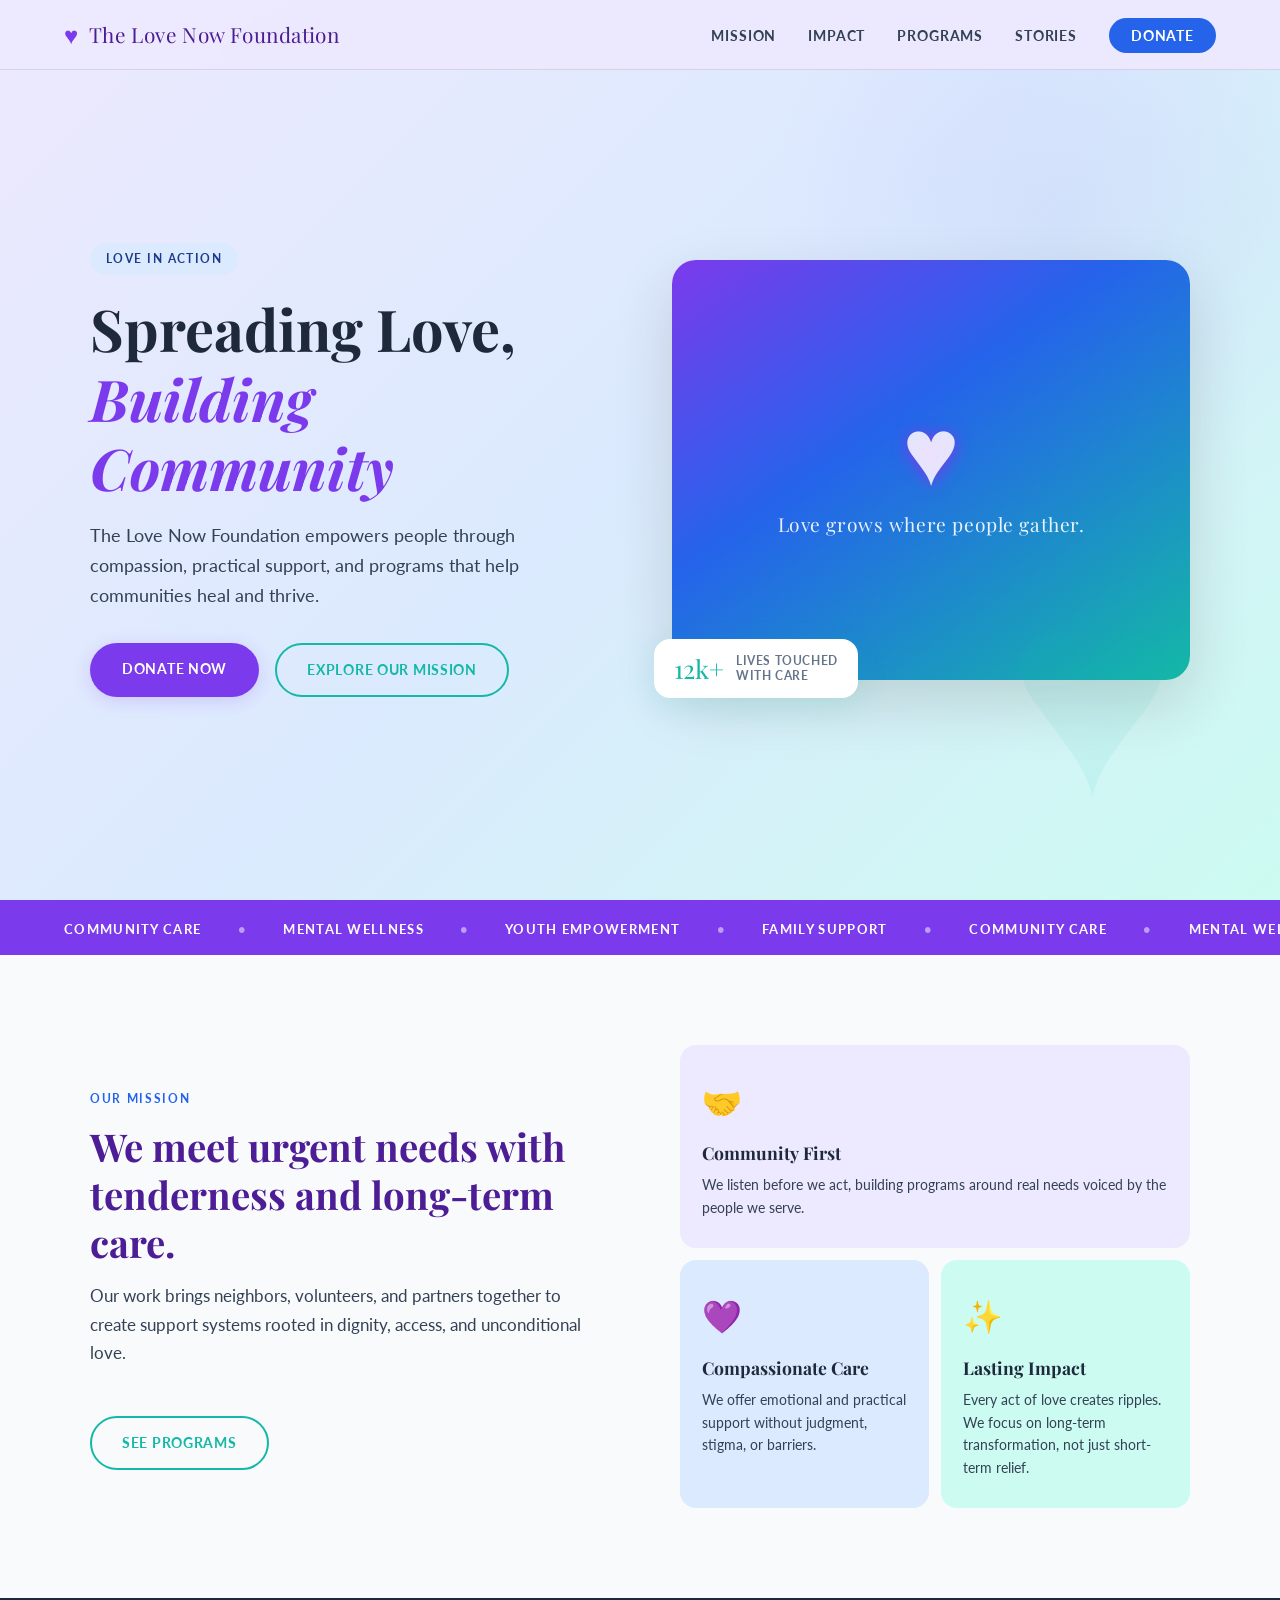
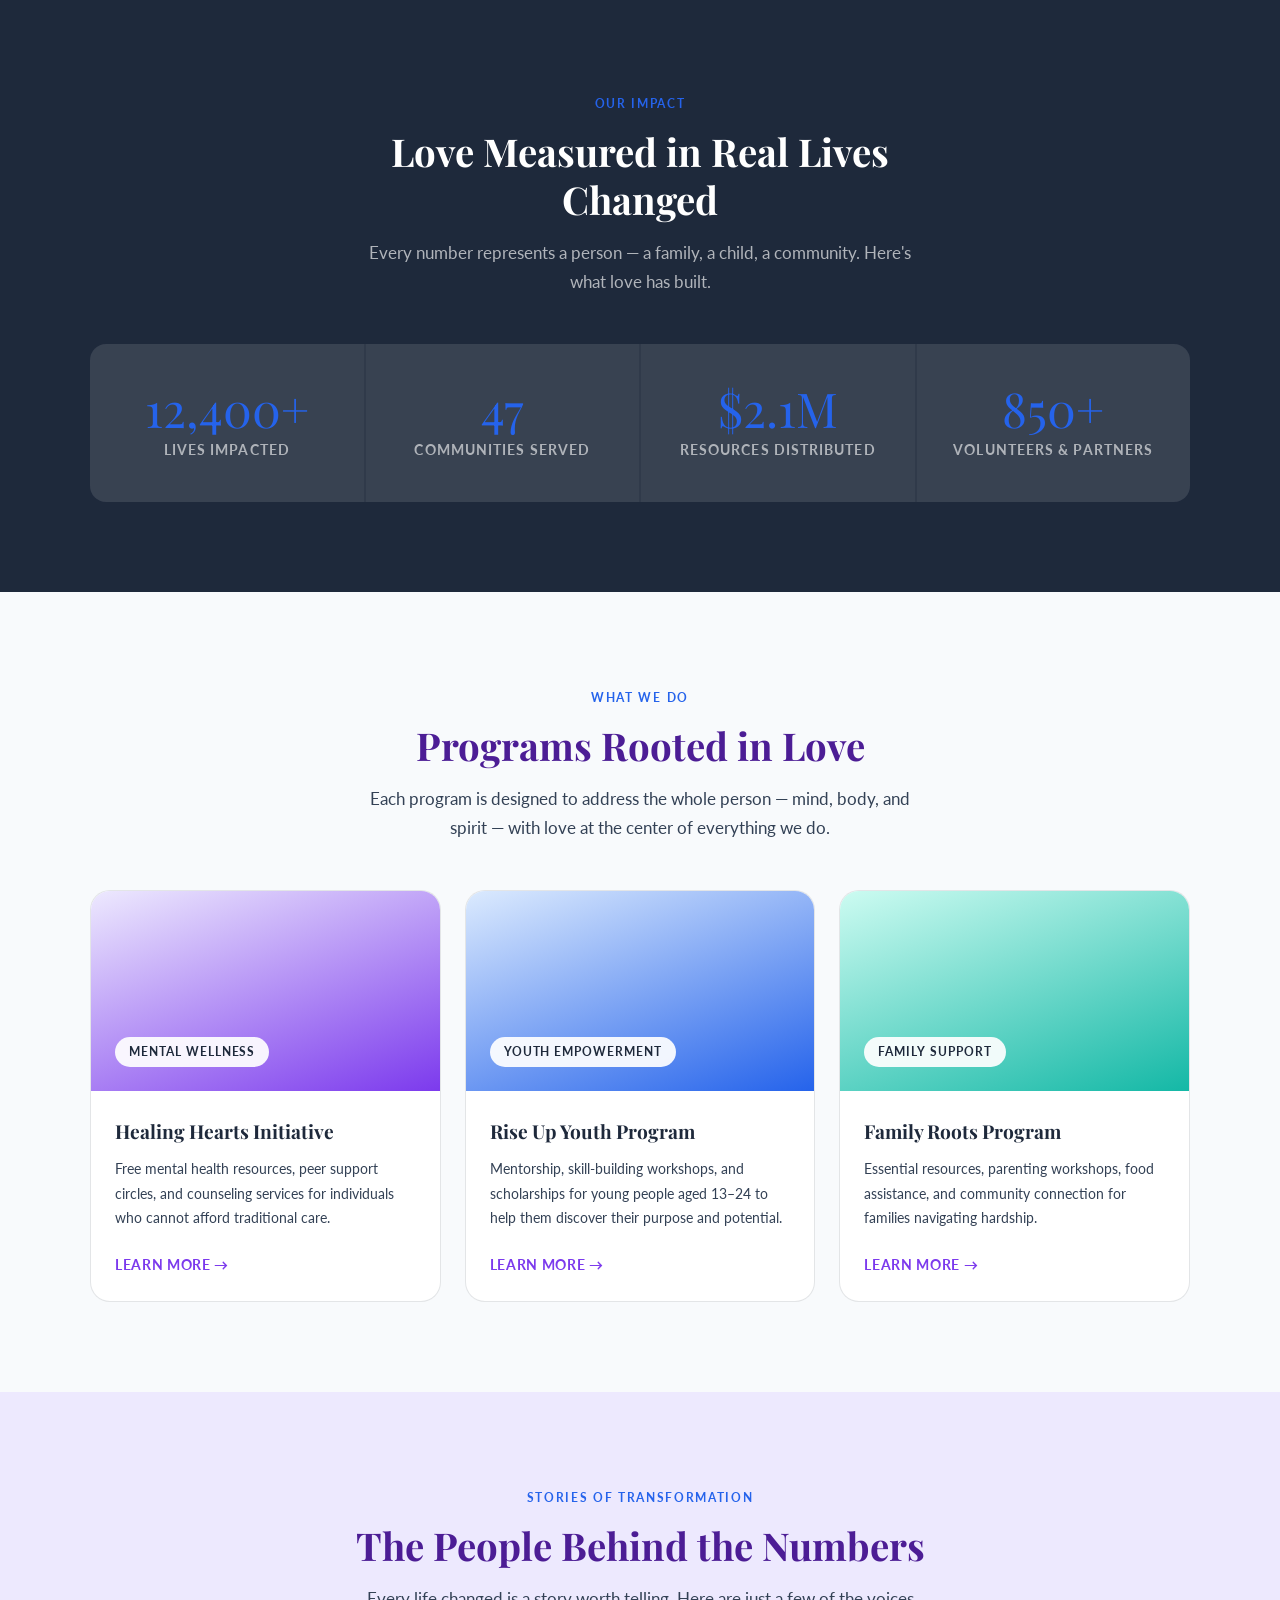
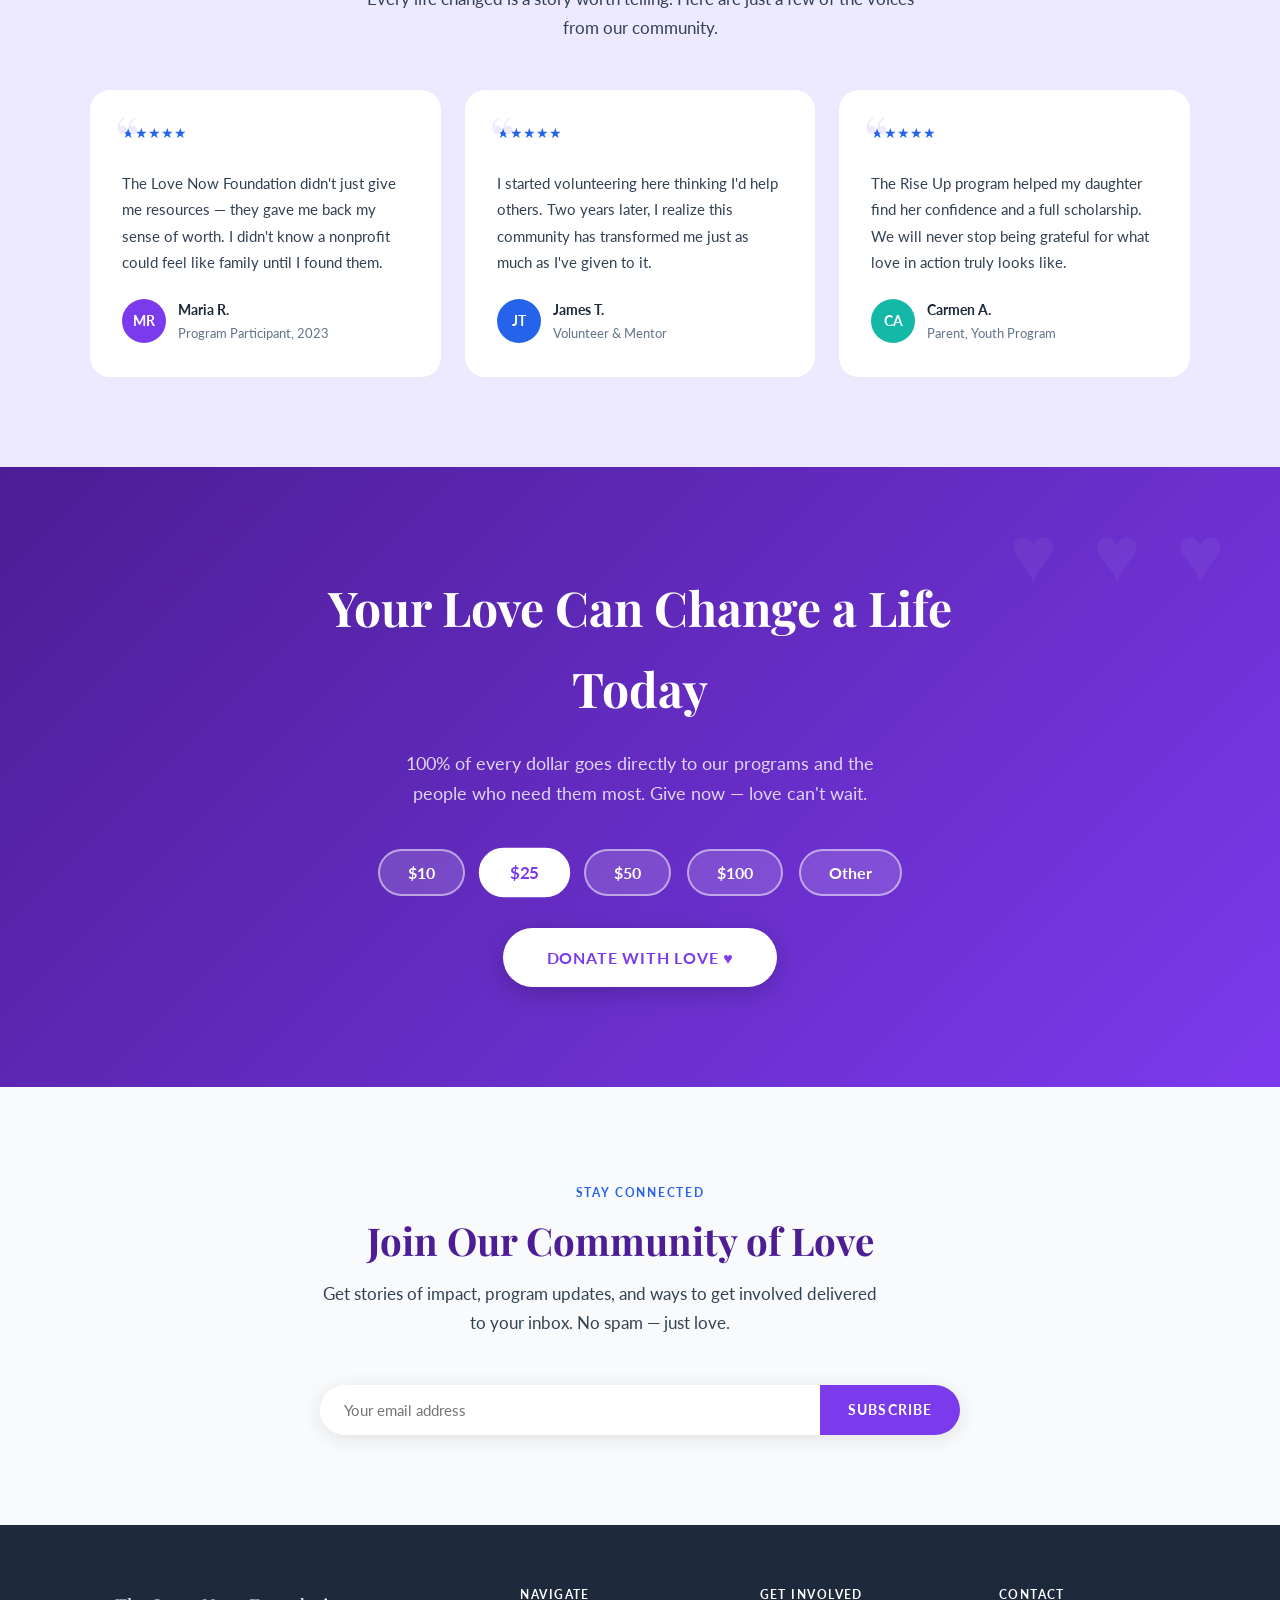
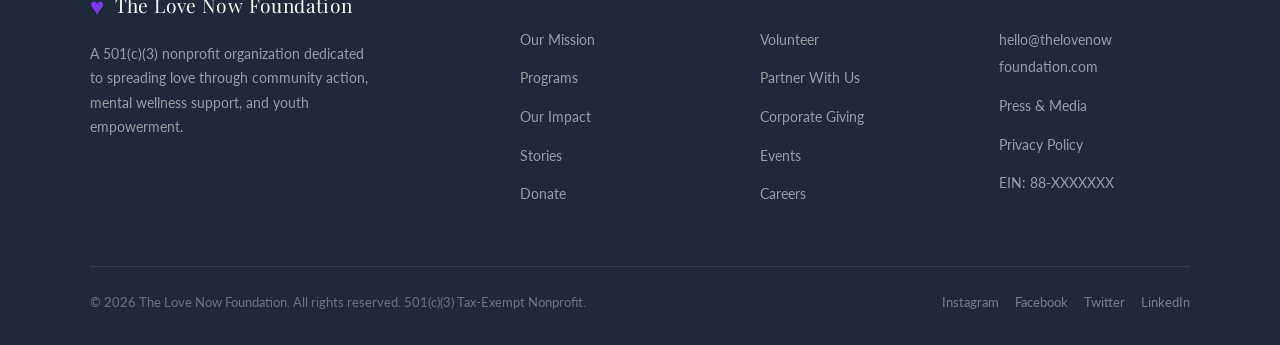
==== commit 98ae069a: "mission page" ====
--- a/index.html
+++ b/index.html
@@ -1,274 +1,273 @@
 <!DOCTYPE html>
 <html lang="en">
 <head>
-<meta charset="UTF-8">
-<meta name="viewport" content="width=device-width, initial-scale=1.0">
-<title>The Love Now Foundation – Spreading Love, Building Community</title>
-<meta name="description" content="The Love Now Foundation empowers communities through love, compassion, and action. Join us in creating lasting change for families and individuals in need.">
-<meta name="keywords" content="love now foundation, nonprofit, community, compassion, giving, charity, mental health, youth empowerment">
-<meta property="og:title" content="The Love Now Foundation">
-<meta property="og:description" content="Spreading Love, Building Community – Join us in making a difference today.">
-<meta property="og:type" content="website">
-<link rel="preconnect" href="https://fonts.googleapis.com">
-<link rel="preconnect" href="https://fonts.gstatic.com" crossorigin>
-<link href="https://fonts.googleapis.com/css2?family=Playfair+Display:ital,wght@0,400;0,700;1,400&family=Lato:wght@300;400;700&display=swap" rel="stylesheet">
-<style>
-  *, *::before, *::after { box-sizing: border-box; margin: 0; padding: 0; }
-  :root {
-    --purple:      #7C3AED;
-    --purple-light:#EDE9FE;
-    --purple-dark: #4C1D95;
-    --blue:        #2563EB;
-    --blue-light:  #DBEAFE;
-    --blue-dark:   #1E3A8A;
-    --turquoise:   #14B8A6;
-    --turquoise-light: #CCFBF1;
-    --turquoise-dark:  #0F766E;
-    --cream:      #F8FAFC;
-    --text:       #1E293B;
-    --text-mid:   #334155;
-    --text-muted: #64748B;
-    --white:      #FFFFFF;
-    --border:     rgba(30,41,59,0.12);
-  }
-  html { scroll-behavior: smooth; }
-  body { font-family: 'Lato', sans-serif; background: var(--cream); color: var(--text); font-size: 16px; line-height: 1.7; }
-
-  nav {
-    position: fixed; top: 0; left: 0; right: 0; z-index: 100;
-    background: rgba(237,233,254,0.96); /* purple-light */
-    backdrop-filter: blur(6px);
-    border-bottom: 1px solid var(--border);
-    padding: 0 5%; display: flex; align-items: center; justify-content: space-between; height: 70px;
-  }
-  .nav-logo { font-family: 'Playfair Display', serif; font-size: 1.3rem; color: var(--purple-dark); letter-spacing: 0.02em; text-decoration: none; display: flex; align-items: center; gap: 10px; }
-  .nav-logo span.heart { color: var(--purple); font-size: 1.5rem; }
-  .nav-links { display: flex; gap: 2rem; list-style: none; align-items: center; }
-  .nav-links a { text-decoration: none; color: var(--text-mid); font-size: 0.875rem; font-weight: 700; letter-spacing: 0.06em; text-transform: uppercase; transition: color 0.2s; }
-  .nav-links a:hover { color: var(--blue); }
-  .btn-donate-nav { background: var(--blue); color: var(--white) !important; padding: 9px 22px; border-radius: 30px; transition: background 0.2s, transform 0.15s !important; }
-  .btn-donate-nav:hover { background: var(--blue-dark) !important; transform: translateY(-1px); }
-
-  .hero {
-    min-height: 100vh; display: flex; align-items: center;
-    background: linear-gradient(135deg, var(--purple-light) 0%, var(--blue-light) 50%, var(--turquoise-light) 100%);
-    padding: 100px 5% 60px; position: relative; overflow: hidden;
-  }
-  .hero::before { content: ''; position: absolute; top: -80px; right: -80px; width: 600px; height: 600px; background: radial-gradient(circle, rgba(124,58,237,0.07) 0%, transparent 70%); border-radius: 50%; pointer-events: none; }
-  .hero::after { content: '♥'; position: absolute; bottom: 60px; right: 8%; font-size: 18rem; color: rgba(20,184,166,0.07); font-family: serif; pointer-events: none; line-height: 1; }
-  .hero-inner { max-width: 1100px; margin: 0 auto; display: grid; grid-template-columns: 1fr 1fr; gap: 4rem; align-items: center; width: 100%; }
-  .hero-tag { display: inline-block; background: var(--blue-light); color: var(--blue-dark); font-size: 0.75rem; font-weight: 700; letter-spacing: 0.12em; text-transform: uppercase; padding: 6px 16px; border-radius: 30px; margin-bottom: 1.2rem; }
-  .hero h1 { font-family: 'Playfair Display', serif; font-size: clamp(2.4rem, 4.5vw, 3.6rem); line-height: 1.2; color: var(--text); margin-bottom: 1.2rem; }
-  .hero h1 em { font-style: italic; color: var(--purple); }
-  .hero p { font-size: 1.1rem; color: var(--text-mid); margin-bottom: 2rem; max-width: 480px; }
-  .hero-btns { display: flex; gap: 1rem; flex-wrap: wrap; }
-  .btn-primary { display: inline-block; background: var(--purple); color: var(--white); padding: 14px 32px; border-radius: 30px; text-decoration: none; font-weight: 700; font-size: 0.9rem; letter-spacing: 0.05em; text-transform: uppercase; transition: background 0.2s, transform 0.15s, box-shadow 0.2s; box-shadow: 0 4px 18px rgba(124,58,237,0.18); }
-  .btn-primary:hover { background: var(--blue); transform: translateY(-2px); box-shadow: 0 6px 24px rgba(37,99,235,0.22); }
-  .btn-secondary { display: inline-block; border: 2px solid var(--turquoise); color: var(--turquoise); padding: 13px 30px; border-radius: 30px; text-decoration: none; font-weight: 700; font-size: 0.9rem; letter-spacing: 0.05em; text-transform: uppercase; transition: background 0.2s, color 0.2s, transform 0.15s; }
-  .btn-secondary:hover { background: var(--turquoise); color: var(--white); transform: translateY(-2px); }
-  .hero-image-wrap { position: relative; animation: floatIn 0.9s ease forwards; opacity: 0; transform: translateY(20px); animation-delay: 0.3s; }
-  @keyframes floatIn { to { opacity:1; transform: translateY(0); } }
-  .hero-img-card { background: var(--white); border-radius: 24px; overflow: hidden; box-shadow: 0 24px 60px rgba(44,33,24,0.15); }
-  .hero-img-placeholder { width: 100%; height: 420px; background: linear-gradient(145deg, var(--purple) 0%, var(--blue) 40%, var(--turquoise) 100%); display: flex; flex-direction: column; align-items: center; justify-content: center; gap: 12px; }
-  .hero-img-placeholder .big-heart { font-size: 6rem; color: rgba(255,255,255,0.85); line-height: 1; text-shadow: 0 2px 16px var(--purple); }
-  .hero-img-placeholder p { color: rgba(255,255,255,0.9); font-family: 'Playfair Display', serif; font-size: 1.2rem; letter-spacing: 0.03em; margin: 0; max-width: none; }
-  .hero-stat-pill { position: absolute; bottom: -18px; left: -18px; background: var(--white); border-radius: 16px; padding: 14px 20px; box-shadow: 0 8px 30px rgba(20,184,166,0.12); display: flex; align-items: center; gap: 12px; }
-  .pill-num { font-family: 'Playfair Display', serif; font-size: 1.6rem; color: var(--turquoise); line-height: 1; }
-  .pill-label { font-size: 0.75rem; color: var(--text-muted); line-height: 1.3; font-weight: 700; text-transform: uppercase; letter-spacing: 0.05em; }
-
-  .ticker { background: var(--purple); color: var(--white); padding: 14px 5%; overflow: hidden; white-space: nowrap; }
-  .ticker-inner { display: inline-block; animation: ticker 28s linear infinite; font-size: 0.82rem; font-weight: 700; letter-spacing: 0.1em; text-transform: uppercase; }
-  @keyframes ticker { from { transform: translateX(0); } to { transform: translateX(-50%); } }
-  <style>
-    *, *::before, *::after { box-sizing: border-box; margin: 0; padding: 0; }
-  </style>
+  <meta charset="UTF-8">
+  <meta name="viewport" content="width=device-width, initial-scale=1.0">
+  <title>The Love Now Foundation – Spreading Love, Building Community</title>
+  <meta name="description" content="The Love Now Foundation empowers communities through love, compassion, and action. Join us in creating lasting change for families and individuals in need.">
+  <meta name="keywords" content="love now foundation, nonprofit, community, compassion, giving, charity, mental health, youth empowerment">
+  <meta property="og:title" content="The Love Now Foundation">
+  <meta property="og:description" content="Spreading Love, Building Community – Join us in making a difference today.">
+  <meta property="og:type" content="website">
+  <link rel="preconnect" href="https://fonts.googleapis.com">
+  <link rel="preconnect" href="https://fonts.gstatic.com" crossorigin>
+  <link href="https://fonts.googleapis.com/css2?family=Playfair+Display:ital,wght@0,400;0,700;1,400&family=Lato:wght@300;400;700&display=swap" rel="stylesheet">
   <link rel="stylesheet" href="style.css">
-      </div>
-      <div class="mcard fade-up delay-3">
-        <div class="mcard-icon">✨</div>
-        <h3>Lasting Impact</h3>
-        <p>Every act of love creates ripples. We focus on long-term transformation, not just short-term relief.</p>
+  <script src="navbar.js" defer></script>
+</head>
+<body>
+  <site-navbar></site-navbar>
+
+  <main>
+    <section id="home" class="hero" aria-labelledby="hero-heading">
+      <div class="hero-inner">
+        <div class="hero-copy">
+          <span class="hero-tag">Love in Action</span>
+          <h1 id="hero-heading">Spreading Love, <em>Building Community</em></h1>
+          <p>The Love Now Foundation empowers people through compassion, practical support, and programs that help communities heal and thrive.</p>
+          <div class="hero-btns">
+            <a class="btn-primary" href="#donate">Donate Now</a>
+            <a class="btn-secondary" href="mission.html">Explore Our Mission</a>
+          </div>
+        </div>
+        <div class="hero-image-wrap" aria-hidden="true">
+          <div class="hero-img-card">
+            <div class="hero-img-placeholder">
+              <span class="big-heart">♥</span>
+              <p>Love grows where people gather.</p>
+            </div>
+          </div>
+          <div class="hero-stat-pill">
+            <span class="pill-num">12k+</span>
+            <span class="pill-label">Lives touched<br>with care</span>
+          </div>
+        </div>
+      </div>
+    </section>
+
+    <div class="ticker" aria-label="Foundation highlights">
+      <div class="ticker-inner">
+        Community Care <span class="ticker-dot">•</span> Mental Wellness <span class="ticker-dot">•</span> Youth Empowerment <span class="ticker-dot">•</span> Family Support <span class="ticker-dot">•</span>
+        Community Care <span class="ticker-dot">•</span> Mental Wellness <span class="ticker-dot">•</span> Youth Empowerment <span class="ticker-dot">•</span> Family Support
       </div>
     </div>
-  </div>
-</section>
-
-<section id="impact" class="impact" aria-labelledby="impact-heading">
-  <div class="impact-inner">
-    <div class="centered fade-up">
-      <span class="section-tag">Our Impact</span>
-      <h2 class="section-title" id="impact-heading" style="color:white; margin-left:auto; margin-right:auto;">Love Measured in Real Lives Changed</h2>
-      <p class="section-lead">Every number represents a person — a family, a child, a community. Here's what love has built.</p>
+
+    <section id="mission" aria-labelledby="mission-heading">
+      <div class="mission-grid">
+        <div class="mission-copy fade-up">
+          <span class="section-tag">Our Mission</span>
+          <h2 class="section-title" id="mission-heading">We meet urgent needs with tenderness and long-term care.</h2>
+          <p class="section-lead">Our work brings neighbors, volunteers, and partners together to create support systems rooted in dignity, access, and unconditional love.</p>
+          <a class="btn-secondary" href="#programs">See Programs</a>
+        </div>
+        <div class="mission-visual">
+          <div class="mcard fade-up delay-1">
+            <div class="mcard-icon">🤝</div>
+            <h3>Community First</h3>
+            <p>We listen before we act, building programs around real needs voiced by the people we serve.</p>
+          </div>
+          <div class="mcard fade-up delay-2">
+            <div class="mcard-icon">💜</div>
+            <h3>Compassionate Care</h3>
+            <p>We offer emotional and practical support without judgment, stigma, or barriers.</p>
+          </div>
+          <div class="mcard fade-up delay-3">
+            <div class="mcard-icon">✨</div>
+            <h3>Lasting Impact</h3>
+            <p>Every act of love creates ripples. We focus on long-term transformation, not just short-term relief.</p>
+          </div>
+        </div>
+      </div>
+    </section>
+
+    <section id="impact" class="impact" aria-labelledby="impact-heading">
+      <div class="impact-inner">
+        <div class="centered fade-up">
+          <span class="section-tag">Our Impact</span>
+          <h2 class="section-title" id="impact-heading">Love Measured in Real Lives Changed</h2>
+          <p class="section-lead">Every number represents a person — a family, a child, a community. Here's what love has built.</p>
+        </div>
+        <div class="stats-grid fade-up">
+          <div class="stat-box"><div class="stat-num">12,400+</div><div class="stat-label">Lives Impacted</div></div>
+          <div class="stat-box"><div class="stat-num">47</div><div class="stat-label">Communities Served</div></div>
+          <div class="stat-box"><div class="stat-num">$2.1M</div><div class="stat-label">Resources Distributed</div></div>
+          <div class="stat-box"><div class="stat-num">850+</div><div class="stat-label">Volunteers &amp; Partners</div></div>
+        </div>
+      </div>
+    </section>
+
+    <section id="programs" aria-labelledby="programs-heading">
+      <div class="programs-inner">
+        <div class="centered fade-up">
+          <span class="section-tag">What We Do</span>
+          <h2 class="section-title" id="programs-heading">Programs Rooted in Love</h2>
+          <p class="section-lead">Each program is designed to address the whole person — mind, body, and spirit — with love at the center of everything we do.</p>
+        </div>
+        <div class="programs-grid">
+          <article class="prog-card fade-up delay-1">
+            <div class="prog-header ph1"><span class="prog-header-tag">Mental Wellness</span></div>
+            <div class="prog-body">
+              <h3>Healing Hearts Initiative</h3>
+              <p>Free mental health resources, peer support circles, and counseling services for individuals who cannot afford traditional care.</p>
+              <a href="#" class="prog-link">Learn More →</a>
+            </div>
+          </article>
+          <article class="prog-card fade-up delay-2">
+            <div class="prog-header ph2"><span class="prog-header-tag">Youth Empowerment</span></div>
+            <div class="prog-body">
+              <h3>Rise Up Youth Program</h3>
+              <p>Mentorship, skill-building workshops, and scholarships for young people aged 13–24 to help them discover their purpose and potential.</p>
+              <a href="#" class="prog-link">Learn More →</a>
+            </div>
+          </article>
+          <article class="prog-card fade-up delay-3">
+            <div class="prog-header ph3"><span class="prog-header-tag">Family Support</span></div>
+            <div class="prog-body">
+              <h3>Family Roots Program</h3>
+              <p>Essential resources, parenting workshops, food assistance, and community connection for families navigating hardship.</p>
+              <a href="#" class="prog-link">Learn More →</a>
+            </div>
+          </article>
+        </div>
+      </div>
+    </section>
+
+    <section id="stories" class="testimonials" aria-labelledby="stories-heading">
+      <div class="testimonials-inner">
+        <div class="centered fade-up">
+          <span class="section-tag">Stories of Transformation</span>
+          <h2 class="section-title" id="stories-heading">The People Behind the Numbers</h2>
+          <p class="section-lead">Every life changed is a story worth telling. Here are just a few of the voices from our community.</p>
+        </div>
+        <div class="testimonials-grid">
+          <blockquote class="t-card fade-up delay-1">
+            <div class="t-stars">★★★★★</div>
+            <p class="t-text">The Love Now Foundation didn't just give me resources — they gave me back my sense of worth. I didn't know a nonprofit could feel like family until I found them.</p>
+            <div class="t-author">
+              <div class="t-avatar av1">MR</div>
+              <div><div class="t-name">Maria R.</div><div class="t-role">Program Participant, 2023</div></div>
+            </div>
+          </blockquote>
+          <blockquote class="t-card fade-up delay-2">
+            <div class="t-stars">★★★★★</div>
+            <p class="t-text">I started volunteering here thinking I'd help others. Two years later, I realize this community has transformed me just as much as I've given to it.</p>
+            <div class="t-author">
+              <div class="t-avatar av2">JT</div>
+              <div><div class="t-name">James T.</div><div class="t-role">Volunteer &amp; Mentor</div></div>
+            </div>
+          </blockquote>
+          <blockquote class="t-card fade-up delay-3">
+            <div class="t-stars">★★★★★</div>
+            <p class="t-text">The Rise Up program helped my daughter find her confidence and a full scholarship. We will never stop being grateful for what love in action truly looks like.</p>
+            <div class="t-author">
+              <div class="t-avatar av3">CA</div>
+              <div><div class="t-name">Carmen A.</div><div class="t-role">Parent, Youth Program</div></div>
+            </div>
+          </blockquote>
+        </div>
+      </div>
+    </section>
+
+    <section id="donate" class="donate-cta" aria-labelledby="donate-heading">
+      <h2 id="donate-heading">Your Love Can Change a Life Today</h2>
+      <p>100% of every dollar goes directly to our programs and the people who need them most. Give now — love can't wait.</p>
+      <div class="donate-amounts" role="group" aria-label="Select a donation amount">
+        <button class="amount-btn" type="button" onclick="setAmount(this)">$10</button>
+        <button class="amount-btn active" type="button" onclick="setAmount(this)">$25</button>
+        <button class="amount-btn" type="button" onclick="setAmount(this)">$50</button>
+        <button class="amount-btn" type="button" onclick="setAmount(this)">$100</button>
+        <button class="amount-btn" type="button" onclick="setAmount(this)">Other</button>
+      </div>
+      <a href="#" class="btn-donate-main">Donate with Love ♥</a>
+    </section>
+
+    <section class="newsletter" aria-labelledby="nl-heading">
+      <div class="newsletter-inner fade-up">
+        <span class="section-tag">Stay Connected</span>
+        <h2 class="section-title" id="nl-heading">Join Our Community of Love</h2>
+        <p class="section-lead">Get stories of impact, program updates, and ways to get involved delivered to your inbox. No spam — just love.</p>
+        <form class="nl-form" onsubmit="handleNL(event)" aria-label="Newsletter signup">
+          <input type="email" placeholder="Your email address" required aria-label="Email address">
+          <button type="submit">Subscribe</button>
+        </form>
+      </div>
+    </section>
+  </main>
+
+  <footer role="contentinfo">
+    <div class="footer-grid">
+      <div class="footer-brand">
+        <a class="nav-logo" href="#home"><span class="heart" aria-hidden="true">♥</span> The Love Now Foundation</a>
+        <p>A 501(c)(3) nonprofit organization dedicated to spreading love through community action, mental wellness support, and youth empowerment.</p>
+      </div>
+      <div class="footer-col">
+        <h4>Navigate</h4>
+        <ul>
+          <li><a href="mission.html">Our Mission</a></li>
+          <li><a href="#programs">Programs</a></li>
+          <li><a href="#impact">Our Impact</a></li>
+          <li><a href="#stories">Stories</a></li>
+          <li><a href="#donate">Donate</a></li>
+        </ul>
+      </div>
+      <div class="footer-col">
+        <h4>Get Involved</h4>
+        <ul>
+          <li><a href="#">Volunteer</a></li>
+          <li><a href="#">Partner With Us</a></li>
+          <li><a href="#">Corporate Giving</a></li>
+          <li><a href="#">Events</a></li>
+          <li><a href="#">Careers</a></li>
+        </ul>
+      </div>
+      <div class="footer-col">
+        <h4>Contact</h4>
+        <ul>
+          <li><a href="mailto:hello@thelovenowfoundation.com">hello@thelovenow<br>foundation.com</a></li>
+          <li><a href="#">Press &amp; Media</a></li>
+          <li><a href="#">Privacy Policy</a></li>
+          <li><a href="#">EIN: 88-XXXXXXX</a></li>
+        </ul>
+      </div>
     </div>
-    <div class="stats-grid fade-up">
-      <div class="stat-box"><div class="stat-num">12,400+</div><div class="stat-label">Lives Impacted</div></div>
-      <div class="stat-box"><div class="stat-num">47</div><div class="stat-label">Communities Served</div></div>
-      <div class="stat-box"><div class="stat-num">$2.1M</div><div class="stat-label">Resources Distributed</div></div>
-      <div class="stat-box"><div class="stat-num">850+</div><div class="stat-label">Volunteers &amp; Partners</div></div>
+    <div class="footer-bottom">
+      <span>© 2026 The Love Now Foundation. All rights reserved. 501(c)(3) Tax-Exempt Nonprofit.</span>
+      <div class="social-links" aria-label="Social media">
+        <a href="#">Instagram</a>
+        <a href="#">Facebook</a>
+        <a href="#">Twitter</a>
+        <a href="#">LinkedIn</a>
+      </div>
     </div>
-  </div>
-</section>
-
-<section id="programs" aria-labelledby="programs-heading">
-  <div class="programs-inner">
-    <div class="centered fade-up">
-      <span class="section-tag">What We Do</span>
-      <h2 class="section-title" id="programs-heading">Programs Rooted in Love</h2>
-      <p class="section-lead">Each of our programs is designed to address the whole person — mind, body, and spirit — with love at the center of everything we do.</p>
-    </div>
-    <div class="programs-grid">
-      <article class="prog-card fade-up delay-1">
-        <div class="prog-header ph1"><span class="prog-header-tag">Mental Wellness</span></div>
-        <div class="prog-body">
-          <h3>Healing Hearts Initiative</h3>
-          <p>Free mental health resources, peer support circles, and counseling services for individuals who cannot afford traditional care.</p>
-          <a href="#" class="prog-link">Learn More →</a>
-        </div>
-      </article>
-      <article class="prog-card fade-up delay-2">
-        <div class="prog-header ph2"><span class="prog-header-tag">Youth Empowerment</span></div>
-        <div class="prog-body">
-          <h3>Rise Up Youth Program</h3>
-          <p>Mentorship, skill-building workshops, and scholarships for young people aged 13–24 to help them discover their purpose and potential.</p>
-          <a href="#" class="prog-link">Learn More →</a>
-        </div>
-      </article>
-      <article class="prog-card fade-up delay-3">
-        <div class="prog-header ph3"><span class="prog-header-tag">Family Support</span></div>
-        <div class="prog-body">
-          <h3>Family Roots Program</h3>
-          <p>Essential resources, parenting workshops, food assistance, and community connection for families navigating hardship.</p>
-          <a href="#" class="prog-link">Learn More →</a>
-        </div>
-      </article>
-    </div>
-  </div>
-</section>
-
-<section id="stories" class="testimonials" aria-labelledby="stories-heading">
-  <div class="testimonials-inner">
-    <div class="centered fade-up">
-      <span class="section-tag">Stories of Love</span>
-      <h2 class="section-title" id="stories-heading">The People Behind the Numbers</h2>
-      <p class="section-lead">Every life changed is a story worth telling. Here are just a few of the voices from our community.</p>
-    </div>
-    <div class="testimonials-grid">
-      <blockquote class="t-card fade-up delay-1">
-        <div class="t-stars">★★★★★</div>
-        <p class="t-text">The Love Now Foundation didn't just give me resources — they gave me back my sense of worth. I didn't know a nonprofit could feel like family until I found them.</p>
-        <div class="t-author">
-          <div class="t-avatar av1">MR</div>
-          <div><div class="t-name">Maria R.</div><div class="t-role">Program Participant, 2023</div></div>
-        </div>
-      </blockquote>
-      <blockquote class="t-card fade-up delay-2">
-        <div class="t-stars">★★★★★</div>
-        <p class="t-text">I started volunteering here thinking I'd help others. Two years later, I realize this community has transformed me just as much as I've given to it.</p>
-        <div class="t-author">
-          <div class="t-avatar av2">JT</div>
-          <div><div class="t-name">James T.</div><div class="t-role">Volunteer &amp; Mentor</div></div>
-        </div>
-      </blockquote>
-      <blockquote class="t-card fade-up delay-3">
-        <div class="t-stars">★★★★★</div>
-        <p class="t-text">The Rise Up program helped my daughter find her confidence and a full scholarship. We will never stop being grateful for what love in action truly looks like.</p>
-        <div class="t-author">
-          <div class="t-avatar av3">CA</div>
-          <div><div class="t-name">Carmen A.</div><div class="t-role">Parent, Youth Program</div></div>
-        </div>
-      </blockquote>
-    </div>
-  </div>
-</section>
-
-<section id="donate" class="donate-cta" aria-labelledby="donate-heading">
-  <h2 id="donate-heading">Your Love Can Change a Life Today</h2>
-  <p>100% of every dollar goes directly to our programs and the people who need them most. Give now — love can't wait.</p>
-  <div class="donate-amounts" role="group" aria-label="Select a donation amount">
-    <button class="amount-btn" onclick="setAmount(this)">$10</button>
-    <button class="amount-btn active" onclick="setAmount(this)">$25</button>
-    <button class="amount-btn" onclick="setAmount(this)">$50</button>
-    <button class="amount-btn" onclick="setAmount(this)">$100</button>
-    <button class="amount-btn" onclick="setAmount(this)">Other</button>
-  </div>
-  <a href="#" class="btn-donate-main">Donate with Love ♥</a>
-</section>
-
-<section class="newsletter" aria-labelledby="nl-heading">
-  <div class="newsletter-inner fade-up">
-    <span class="section-tag">Stay Connected</span>
-    <h2 class="section-title" id="nl-heading" style="max-width:100%">Join Our Community of Love</h2>
-    <p class="section-lead" style="max-width:100%">Get stories of impact, program updates, and ways to get involved delivered to your inbox. No spam — just love.</p>
-    <form class="nl-form" onsubmit="handleNL(event)" aria-label="Newsletter signup">
-      <input type="email" placeholder="Your email address" required aria-label="Email address">
-      <button type="submit">Subscribe</button>
-    </form>
-  </div>
-</section>
-
-<footer role="contentinfo">
-  <div class="footer-grid">
-    <div class="footer-brand">
-      <a class="nav-logo" href="#home"><span class="heart" aria-hidden="true">♥</span> The Love Now Foundation</a>
-      <p>A 501(c)(3) nonprofit organization dedicated to spreading love through community action, mental wellness support, and youth empowerment.</p>
-    </div>
-    <div class="footer-col">
-      <h4>Navigate</h4>
-      <ul>
-        <li><a href="#mission">Our Mission</a></li>
-        <li><a href="#programs">Programs</a></li>
-        <li><a href="#impact">Our Impact</a></li>
-        <li><a href="#stories">Stories</a></li>
-        <li><a href="#donate">Donate</a></li>
-      </ul>
-    </div>
-    <div class="footer-col">
-      <h4>Get Involved</h4>
-      <ul>
-        <li><a href="#">Volunteer</a></li>
-        <li><a href="#">Partner With Us</a></li>
-        <li><a href="#">Corporate Giving</a></li>
-        <li><a href="#">Events</a></li>
-        <li><a href="#">Careers</a></li>
-      </ul>
-    </div>
-    <div class="footer-col">
-      <h4>Contact</h4>
-      <ul>
-        <li><a href="mailto:hello@thelovenowfoundation.com">hello@thelovenow<br>foundation.com</a></li>
-        <li><a href="#">Press &amp; Media</a></li>
-        <li><a href="#">Privacy Policy</a></li>
-        <li><a href="#">EIN: 88-XXXXXXX</a></li>
-      </ul>
-    </div>
-  </div>
-  <div class="footer-bottom">
-    <span>© 2025 The Love Now Foundation. All rights reserved. 501(c)(3) Tax-Exempt Nonprofit.</span>
-    <div class="social-links" aria-label="Social media">
-      <a href="#">Instagram</a>
-      <a href="#">Facebook</a>
-      <a href="#">Twitter</a>
-      <a href="#">LinkedIn</a>
-    </div>
-  </div>
-</footer>
-
-<script>
-  function setAmount(el) {
-    document.querySelectorAll('.amount-btn').forEach(b => b.classList.remove('active'));
-    el.classList.add('active');
-  }
-  function handleNL(e) {
-    e.preventDefault();
-    const btn = e.target.querySelector('button');
-    btn.textContent = "You're In! ♥";
-    btn.style.background = '#3B6D11';
-    setTimeout(() => { btn.textContent = 'Subscribe'; btn.style.background = ''; }, 3000);
-  }
-  const observer = new IntersectionObserver((entries) => {
-    entries.forEach(e => { if (e.isIntersecting) { e.target.classList.add('visible'); observer.unobserve(e.target); } });
-  }, { threshold: 0.12 });
-  document.querySelectorAll('.fade-up').forEach(el => observer.observe(el));
-</script>
+  </footer>
+
+  <script>
+    function setAmount(el) {
+      document.querySelectorAll('.amount-btn').forEach((button) => button.classList.remove('active'));
+      el.classList.add('active');
+    }
+
+    function handleNL(event) {
+      event.preventDefault();
+      const button = event.target.querySelector('button');
+      button.textContent = "You're In! ♥";
+      button.style.background = '#3B6D11';
+      setTimeout(() => {
+        button.textContent = 'Subscribe';
+        button.style.background = '';
+      }, 3000);
+    }
+
+    const observer = new IntersectionObserver((entries) => {
+      entries.forEach((entry) => {
+        if (entry.isIntersecting) {
+          entry.target.classList.add('visible');
+          observer.unobserve(entry.target);
+        }
+      });
+    }, { threshold: 0.12 });
+
+    document.querySelectorAll('.fade-up').forEach((el) => observer.observe(el));
+  </script>
 </body>
 </html>
--- a/style.css
+++ b/style.css
@@ -1,4 +1,6 @@
 /* Love Now Foundation Brand Theme */
+*, *::before, *::after { box-sizing: border-box; margin: 0; padding: 0; }
+
 :root {
   --purple:      #7C3AED;
   --purple-light:#EDE9FE;
@@ -20,7 +22,7 @@
 html { scroll-behavior: smooth; }
 body { font-family: 'Lato', sans-serif; background: var(--cream); color: var(--text); font-size: 16px; line-height: 1.7; }
 
-nav {
+.site-nav {
   position: fixed; top: 0; left: 0; right: 0; z-index: 100;
   background: rgba(237,233,254,0.96); /* purple-light */
   backdrop-filter: blur(6px);
@@ -33,6 +35,7 @@
 .nav-links { display: flex; gap: 2rem; list-style: none; align-items: center; }
 .nav-links a { text-decoration: none; color: var(--text-mid); font-size: 0.875rem; font-weight: 700; letter-spacing: 0.06em; text-transform: uppercase; transition: color 0.2s; }
 .nav-links a:hover { color: var(--blue); }
+.nav-links a[aria-current="page"] { color: var(--purple); }
 .btn-donate-nav { background: var(--blue); color: var(--white) !important; padding: 9px 22px; border-radius: 30px; transition: background 0.2s, transform 0.15s !important; }
 .btn-donate-nav:hover { background: var(--blue-dark) !important; transform: translateY(-1px); }
 
@@ -69,6 +72,15 @@
 .ticker-dot { margin: 0 2rem; color: rgba(255,255,255,0.5); }
 
 section { padding: 90px 5%; }
+.page-hero {
+  min-height: 78vh; display: flex; align-items: center;
+  padding: 130px 5% 80px; position: relative; overflow: hidden;
+  background: linear-gradient(135deg, var(--purple-light) 0%, var(--cream) 48%, var(--turquoise-light) 100%);
+}
+.page-hero::after { content: '♥'; position: absolute; right: 6%; bottom: -2rem; font-size: 16rem; line-height: 1; color: rgba(124,58,237,0.06); font-family: serif; pointer-events: none; }
+.page-hero-inner { max-width: 850px; position: relative; z-index: 1; }
+.page-hero h1 { font-family: 'Playfair Display', serif; font-size: clamp(2.7rem, 6vw, 5rem); line-height: 1.08; color: var(--purple-dark); margin-bottom: 1.3rem; max-width: 800px; }
+.page-hero p { font-size: 1.16rem; color: var(--text-mid); max-width: 650px; margin-bottom: 2rem; }
 .section-tag { display: inline-block; color: var(--blue); font-size: 0.75rem; font-weight: 700; letter-spacing: 0.14em; text-transform: uppercase; margin-bottom: 0.8rem; }
 h2.section-title { font-family: 'Playfair Display', serif; font-size: clamp(1.8rem, 3vw, 2.6rem); line-height: 1.25; color: var(--purple-dark); margin-bottom: 1rem; max-width: 600px; }
 .section-lead { font-size: 1.05rem; color: var(--text-mid); max-width: 560px; margin-bottom: 3rem; }
@@ -84,6 +96,24 @@
 .mcard-icon { font-size: 2rem; margin-bottom: 0.6rem; }
 .mcard h3 { font-family: 'Playfair Display', serif; font-size: 1.1rem; margin-bottom: 0.4rem; color: var(--text); }
 .mcard p { font-size: 0.88rem; color: var(--text-mid); line-height: 1.6; }
+
+.mission-statement { background: var(--white); }
+.statement-card { max-width: 950px; margin: 0 auto; padding: 3rem; border: 1px solid var(--border); border-radius: 28px; background: linear-gradient(135deg, var(--white), var(--purple-light)); box-shadow: 0 18px 55px rgba(44,33,24,0.08); }
+.statement-card .section-title { max-width: 820px; }
+.statement-card p { max-width: 760px; color: var(--text-mid); font-size: 1.05rem; }
+.values-grid { display: grid; grid-template-columns: repeat(3, 1fr); gap: 1.5rem; margin-top: 3rem; }
+.value-card { background: var(--white); border: 1px solid var(--border); border-radius: 20px; padding: 2rem; box-shadow: 0 14px 35px rgba(44,33,24,0.06); }
+.value-icon { font-size: 2rem; margin-bottom: 1rem; }
+.value-card h3, .path-step h3 { font-family: 'Playfair Display', serif; color: var(--purple-dark); margin-bottom: 0.55rem; }
+.value-card p, .path-step p { color: var(--text-mid); font-size: 0.95rem; }
+.mission-path { background: var(--purple-light); }
+.mission-path-inner { max-width: 1100px; margin: 0 auto; }
+.path-steps { display: grid; grid-template-columns: repeat(3, 1fr); gap: 1.25rem; margin-top: 2.5rem; }
+.path-step { background: rgba(255,255,255,0.78); border: 1px solid var(--border); border-radius: 20px; padding: 1.8rem; }
+.path-step span { display: inline-flex; align-items: center; justify-content: center; width: 42px; height: 42px; border-radius: 50%; background: var(--purple); color: var(--white); font-weight: 700; margin-bottom: 1rem; }
+.mission-cta { background: linear-gradient(135deg, var(--purple-dark) 0%, var(--blue) 100%); color: var(--white); text-align: center; }
+.mission-cta h2 { font-family: 'Playfair Display', serif; font-size: clamp(2rem, 4vw, 3rem); margin-bottom: 1rem; color: var(--white); }
+.mission-cta p { max-width: 620px; margin: 0 auto 2rem; color: rgba(255,255,255,0.78); font-size: 1.08rem; }
 
 .impact { background: var(--text); color: var(--white); }
 .impact-inner { max-width: 1100px; margin: 0 auto; }
@@ -165,12 +195,18 @@
 .delay-3 { transition-delay: 0.45s; }
 
 @media (max-width: 900px) {
+  .site-nav { height: auto; min-height: 70px; padding: 12px 5%; flex-wrap: wrap; gap: 10px; }
+  .nav-logo { font-size: 1.05rem; }
+  .nav-links { display: flex; width: 100%; gap: 0.85rem; flex-wrap: wrap; }
+  .nav-links a { font-size: 0.75rem; }
   .hero-inner { grid-template-columns: 1fr; gap: 2rem; }
   .hero-image-wrap { display: none; }
   .mission-grid { grid-template-columns: 1fr; gap: 2rem; }
+  .values-grid { grid-template-columns: 1fr; }
+  .path-steps { grid-template-columns: 1fr; }
+  .statement-card { padding: 2rem; }
   .stats-grid { grid-template-columns: repeat(2,1fr); }
   .programs-grid { grid-template-columns: 1fr; }
   .testimonials-grid { grid-template-columns: 1fr; }
   .footer-grid { grid-template-columns: 1fr 1fr; }
-  .nav-links { display: none; }
-}
+}
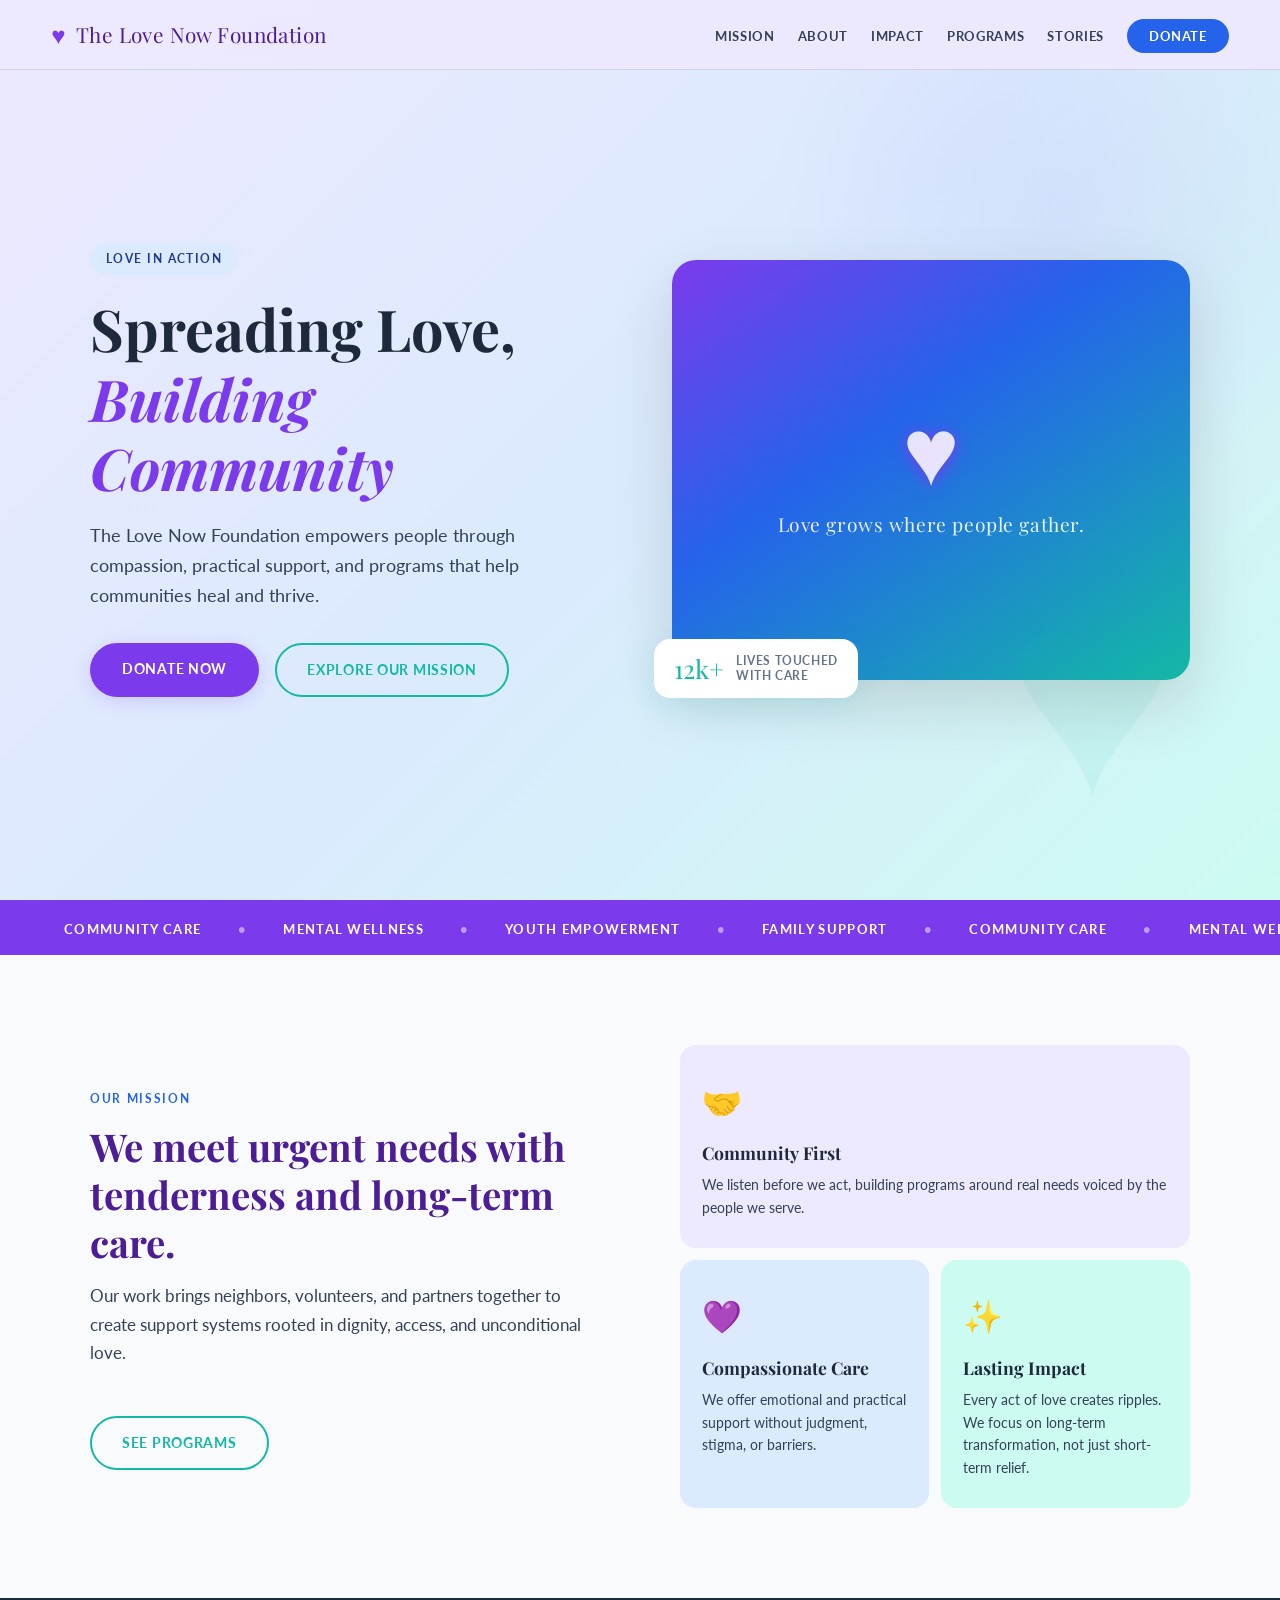
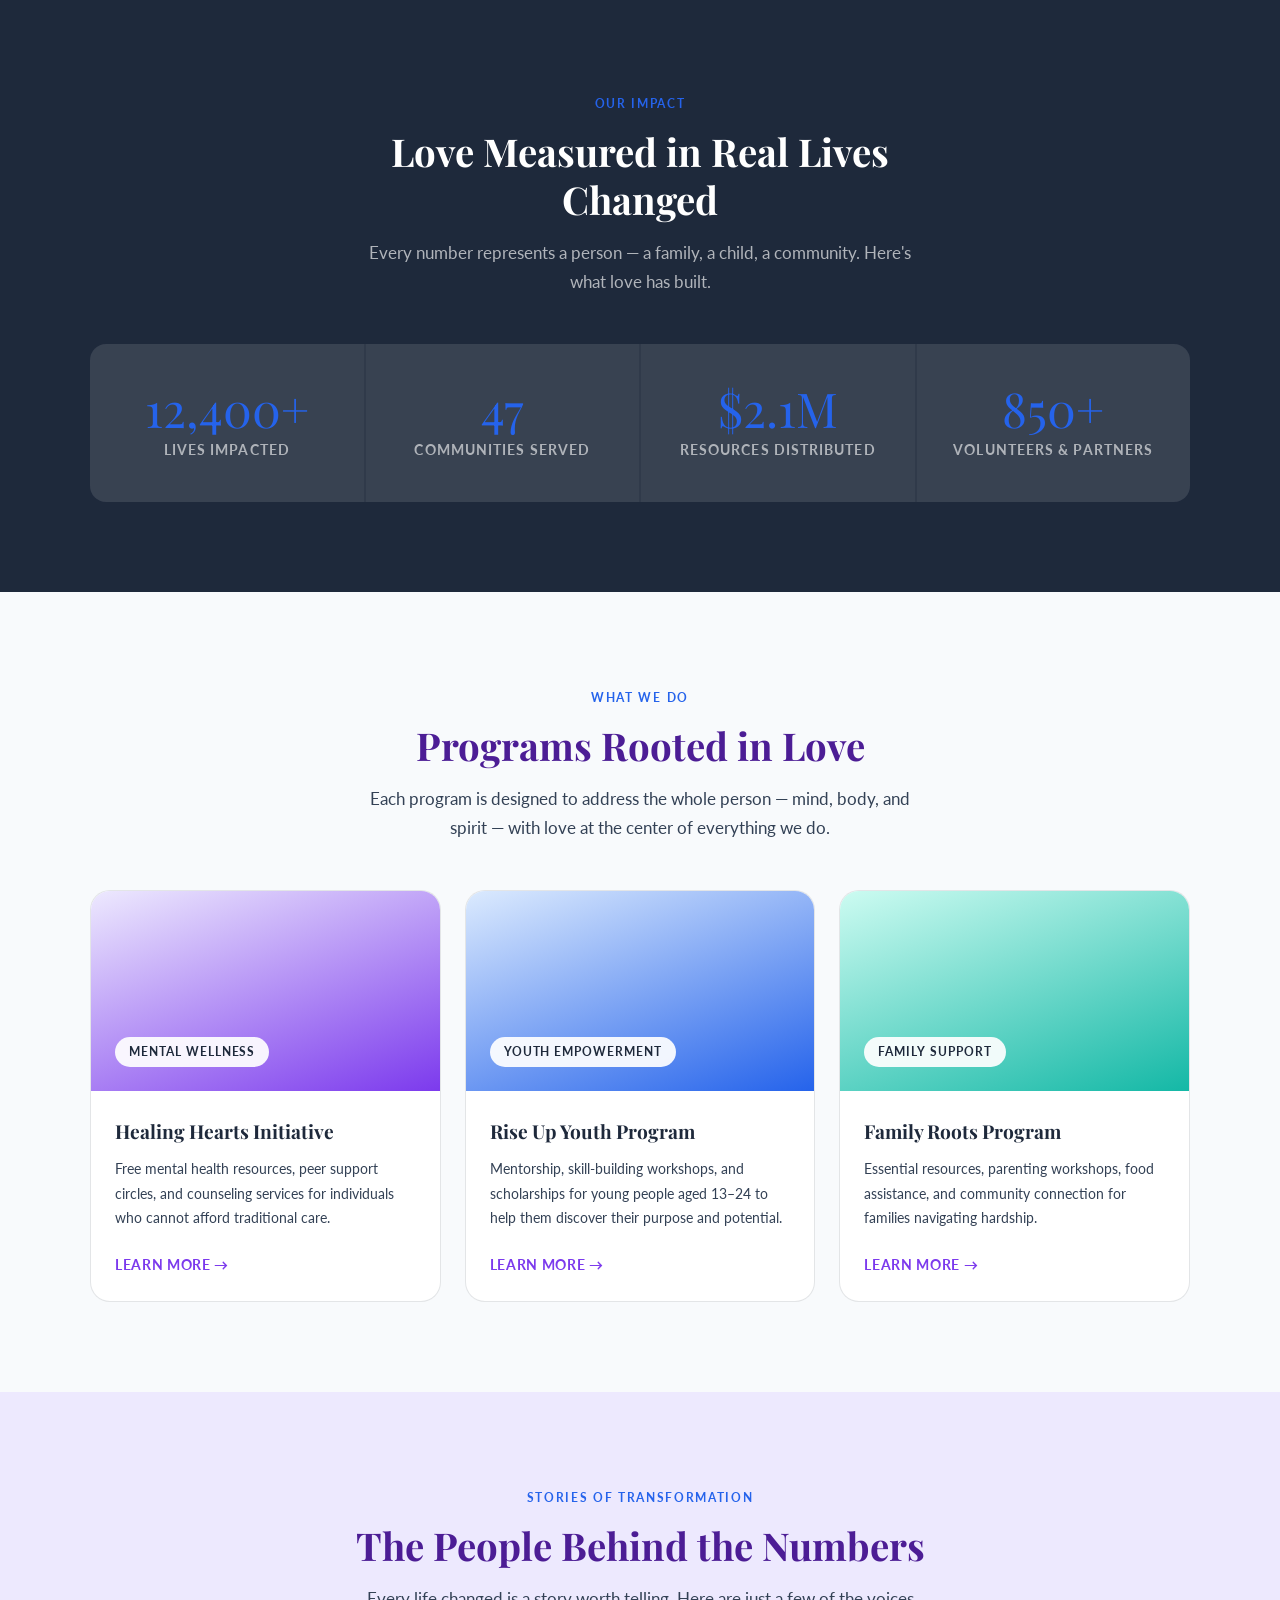
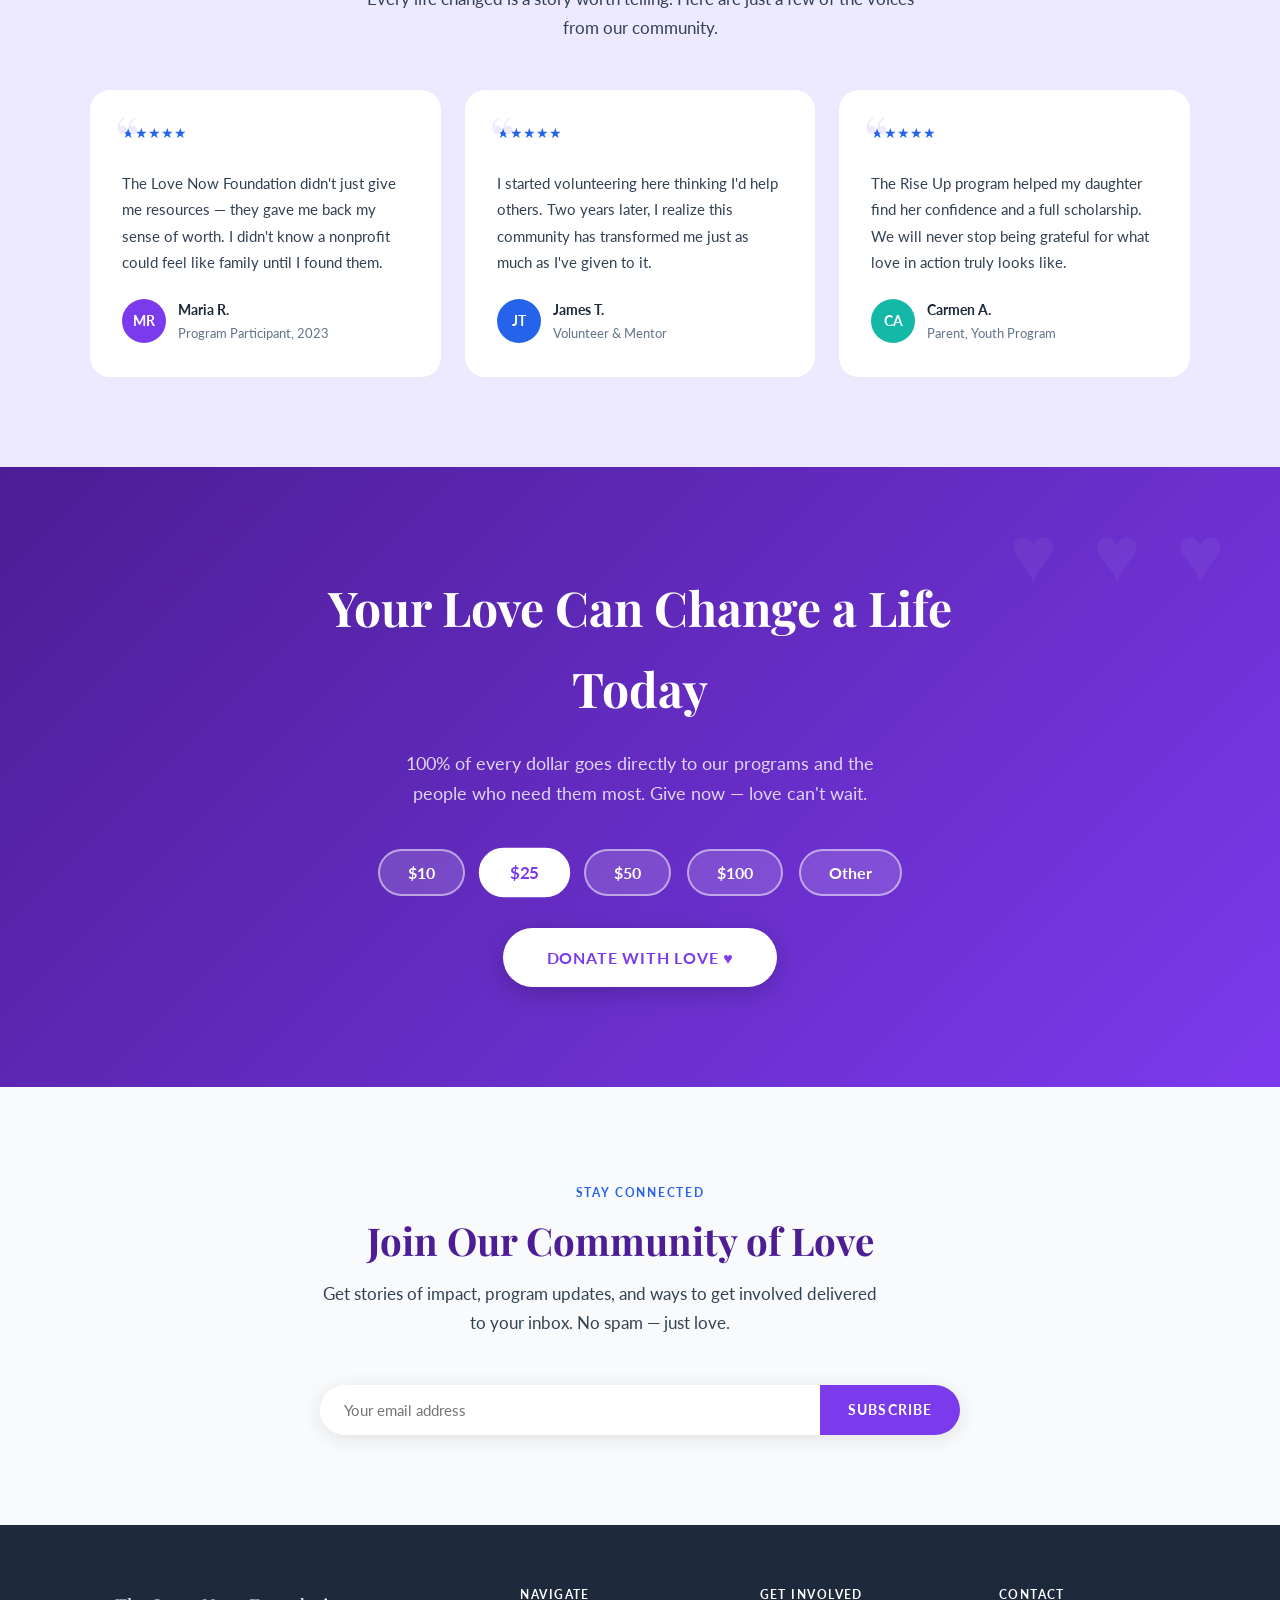
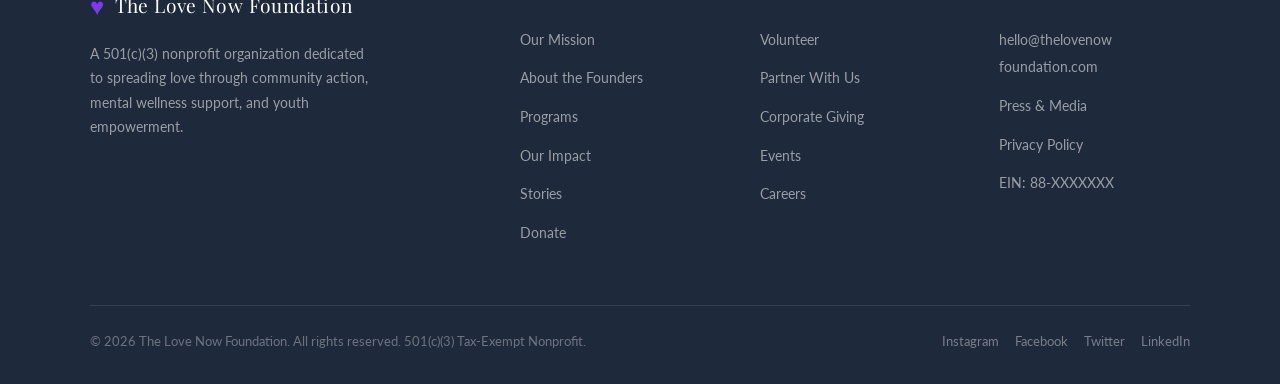
==== commit 5d834665: "about page and fix" ====
--- a/index.html
+++ b/index.html
@@ -13,7 +13,7 @@
   <link rel="preconnect" href="https://fonts.gstatic.com" crossorigin>
   <link href="https://fonts.googleapis.com/css2?family=Playfair+Display:ital,wght@0,400;0,700;1,400&family=Lato:wght@300;400;700&display=swap" rel="stylesheet">
   <link rel="stylesheet" href="style.css">
-  <script src="navbar.js" defer></script>
+  <script src="navbar.js?v=2" defer></script>
 </head>
 <body>
   <site-navbar></site-navbar>
@@ -204,6 +204,7 @@
         <h4>Navigate</h4>
         <ul>
           <li><a href="mission.html">Our Mission</a></li>
+          <li><a href="about.html">About the Founders</a></li>
           <li><a href="#programs">Programs</a></li>
           <li><a href="#impact">Our Impact</a></li>
           <li><a href="#stories">Stories</a></li>
--- a/style.css
+++ b/style.css
@@ -27,13 +27,13 @@
   background: rgba(237,233,254,0.96); /* purple-light */
   backdrop-filter: blur(6px);
   border-bottom: 1px solid var(--border);
-  padding: 0 5%; display: flex; align-items: center; justify-content: space-between; height: 70px;
-}
-.nav-logo { font-family: 'Playfair Display', serif; font-size: 1.3rem; color: var(--purple-dark); letter-spacing: 0.02em; text-decoration: none; display: flex; align-items: center; gap: 10px; }
+  padding: 0 4%; display: flex; align-items: center; justify-content: space-between; gap: 1.25rem; height: 70px;
+}
+.nav-logo { font-family: 'Playfair Display', serif; font-size: clamp(1rem, 1.8vw, 1.3rem); color: var(--purple-dark); letter-spacing: 0.02em; text-decoration: none; display: flex; align-items: center; gap: 10px; white-space: nowrap; }
 .nav-logo span.heart { color: var(--purple); font-size: 1.5rem; }
 
-.nav-links { display: flex; gap: 2rem; list-style: none; align-items: center; }
-.nav-links a { text-decoration: none; color: var(--text-mid); font-size: 0.875rem; font-weight: 700; letter-spacing: 0.06em; text-transform: uppercase; transition: color 0.2s; }
+.nav-links { display: flex; gap: clamp(0.85rem, 1.8vw, 1.6rem); list-style: none; align-items: center; flex-wrap: wrap; justify-content: flex-end; }
+.nav-links a { text-decoration: none; color: var(--text-mid); font-size: 0.82rem; font-weight: 700; letter-spacing: 0.05em; text-transform: uppercase; transition: color 0.2s; white-space: nowrap; }
 .nav-links a:hover { color: var(--blue); }
 .nav-links a[aria-current="page"] { color: var(--purple); }
 .btn-donate-nav { background: var(--blue); color: var(--white) !important; padding: 9px 22px; border-radius: 30px; transition: background 0.2s, transform 0.15s !important; }
@@ -78,6 +78,7 @@
   background: linear-gradient(135deg, var(--purple-light) 0%, var(--cream) 48%, var(--turquoise-light) 100%);
 }
 .page-hero::after { content: '♥'; position: absolute; right: 6%; bottom: -2rem; font-size: 16rem; line-height: 1; color: rgba(124,58,237,0.06); font-family: serif; pointer-events: none; }
+.about-page-hero { background: linear-gradient(135deg, var(--blue-light) 0%, var(--cream) 50%, var(--purple-light) 100%); }
 .page-hero-inner { max-width: 850px; position: relative; z-index: 1; }
 .page-hero h1 { font-family: 'Playfair Display', serif; font-size: clamp(2.7rem, 6vw, 5rem); line-height: 1.08; color: var(--purple-dark); margin-bottom: 1.3rem; max-width: 800px; }
 .page-hero p { font-size: 1.16rem; color: var(--text-mid); max-width: 650px; margin-bottom: 2rem; }
@@ -114,6 +115,18 @@
 .mission-cta { background: linear-gradient(135deg, var(--purple-dark) 0%, var(--blue) 100%); color: var(--white); text-align: center; }
 .mission-cta h2 { font-family: 'Playfair Display', serif; font-size: clamp(2rem, 4vw, 3rem); margin-bottom: 1rem; color: var(--white); }
 .mission-cta p { max-width: 620px; margin: 0 auto 2rem; color: rgba(255,255,255,0.78); font-size: 1.08rem; }
+.founders-section { background: var(--cream); }
+.founder-grid { display: grid; gap: 2rem; margin-top: 3rem; }
+.founder-card { display: grid; grid-template-columns: 320px 1fr; gap: 2rem; align-items: center; background: var(--white); border: 1px solid var(--border); border-radius: 28px; padding: 1.5rem; box-shadow: 0 18px 45px rgba(44,33,24,0.08); }
+.founder-card-alt { background: linear-gradient(135deg, var(--white), var(--turquoise-light)); }
+.founder-photo { min-height: 320px; border-radius: 22px; background: linear-gradient(145deg, var(--purple), var(--blue) 52%, var(--turquoise)); display: flex; align-items: center; justify-content: center; color: rgba(255,255,255,0.88); font-weight: 700; letter-spacing: 0.08em; text-transform: uppercase; text-align: center; }
+.founder-card-alt .founder-photo { background: linear-gradient(145deg, var(--turquoise), var(--blue) 55%, var(--purple)); }
+.founder-copy { padding: 1rem 1rem 1rem 0; }
+.founder-role { display: inline-block; color: var(--blue); font-size: 0.75rem; font-weight: 700; letter-spacing: 0.14em; text-transform: uppercase; margin-bottom: 0.6rem; }
+.founder-copy h3 { font-family: 'Playfair Display', serif; font-size: clamp(1.8rem, 3vw, 2.5rem); color: var(--purple-dark); margin-bottom: 0.8rem; }
+.founder-copy p { color: var(--text-mid); margin-bottom: 1rem; }
+.founder-intro { font-size: 1.08rem; color: var(--text) !important; }
+.about-origin { background: var(--white); }
 
 .impact { background: var(--text); color: var(--white); }
 .impact-inner { max-width: 1100px; margin: 0 auto; }
@@ -203,6 +216,9 @@
   .hero-image-wrap { display: none; }
   .mission-grid { grid-template-columns: 1fr; gap: 2rem; }
   .values-grid { grid-template-columns: 1fr; }
+  .founder-card { grid-template-columns: 1fr; }
+  .founder-copy { padding: 0.5rem; }
+  .founder-photo { min-height: 240px; }
   .path-steps { grid-template-columns: 1fr; }
   .statement-card { padding: 2rem; }
   .stats-grid { grid-template-columns: repeat(2,1fr); }
